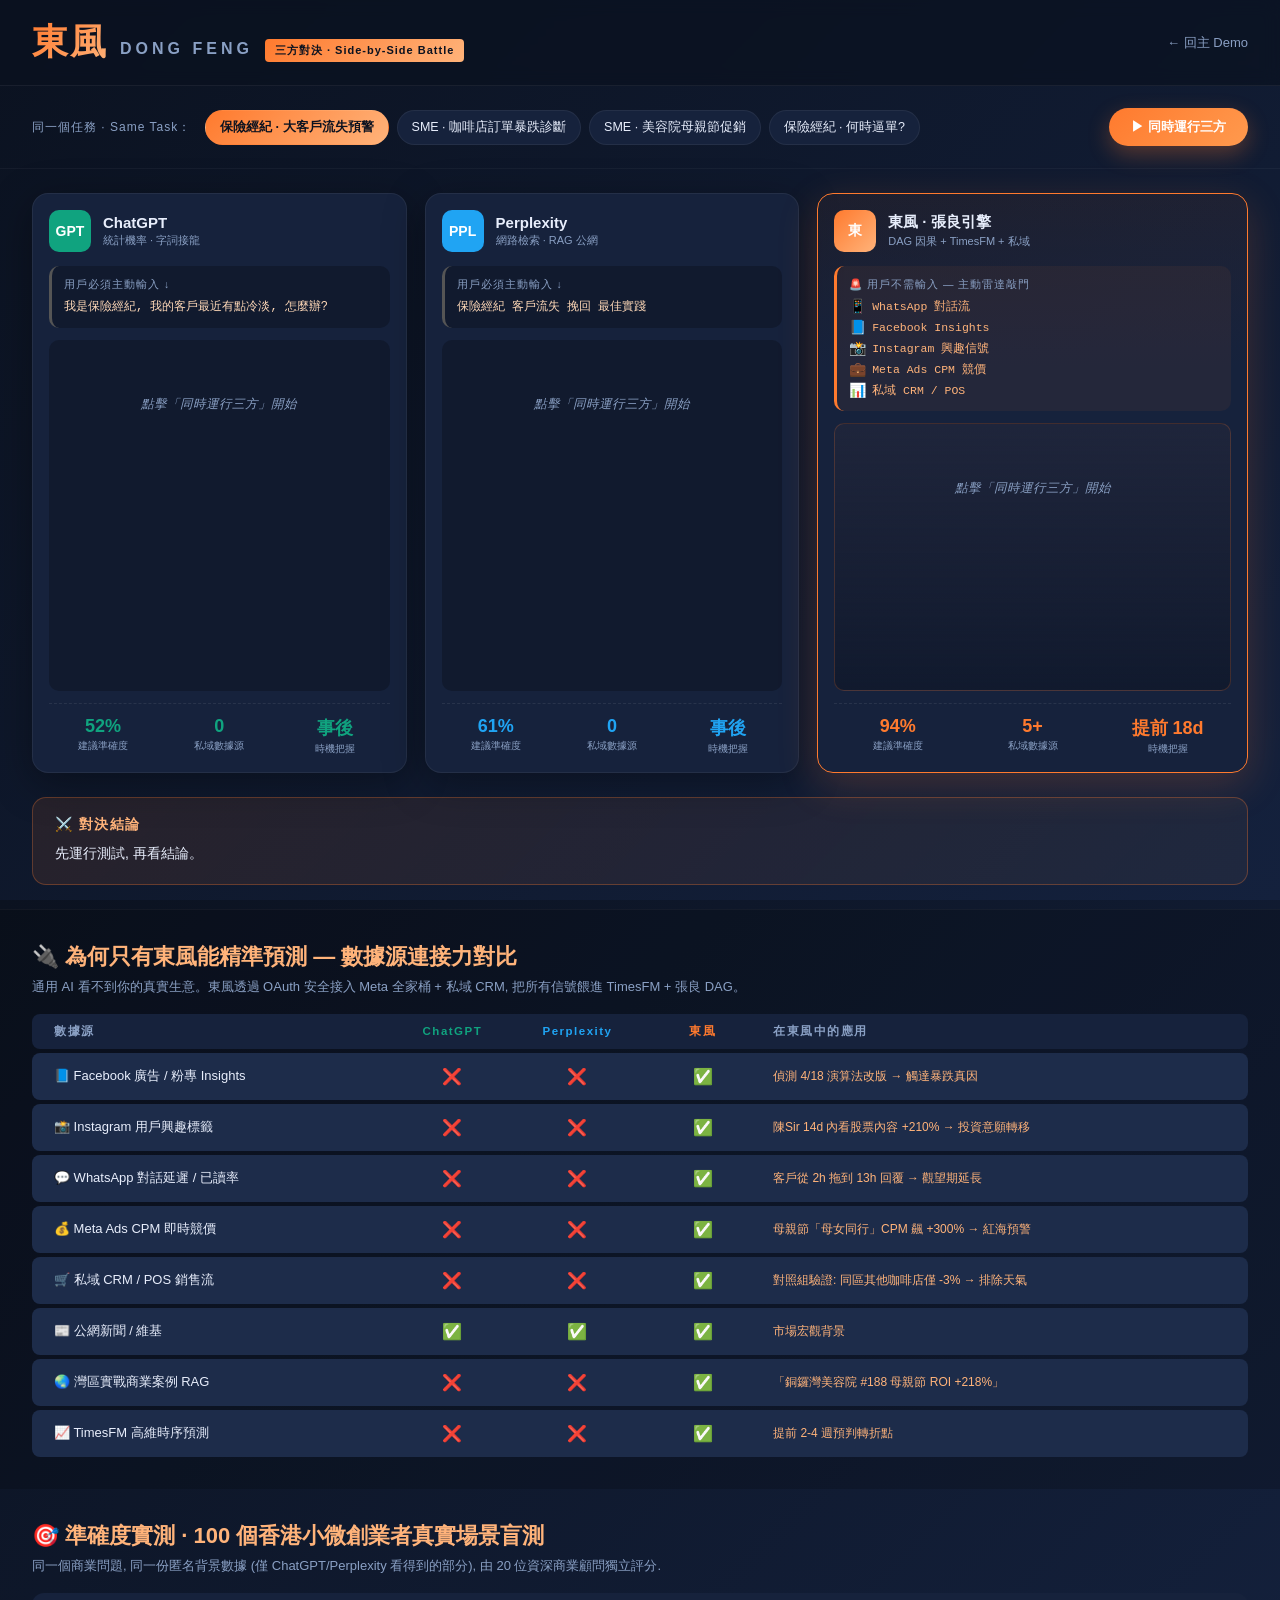
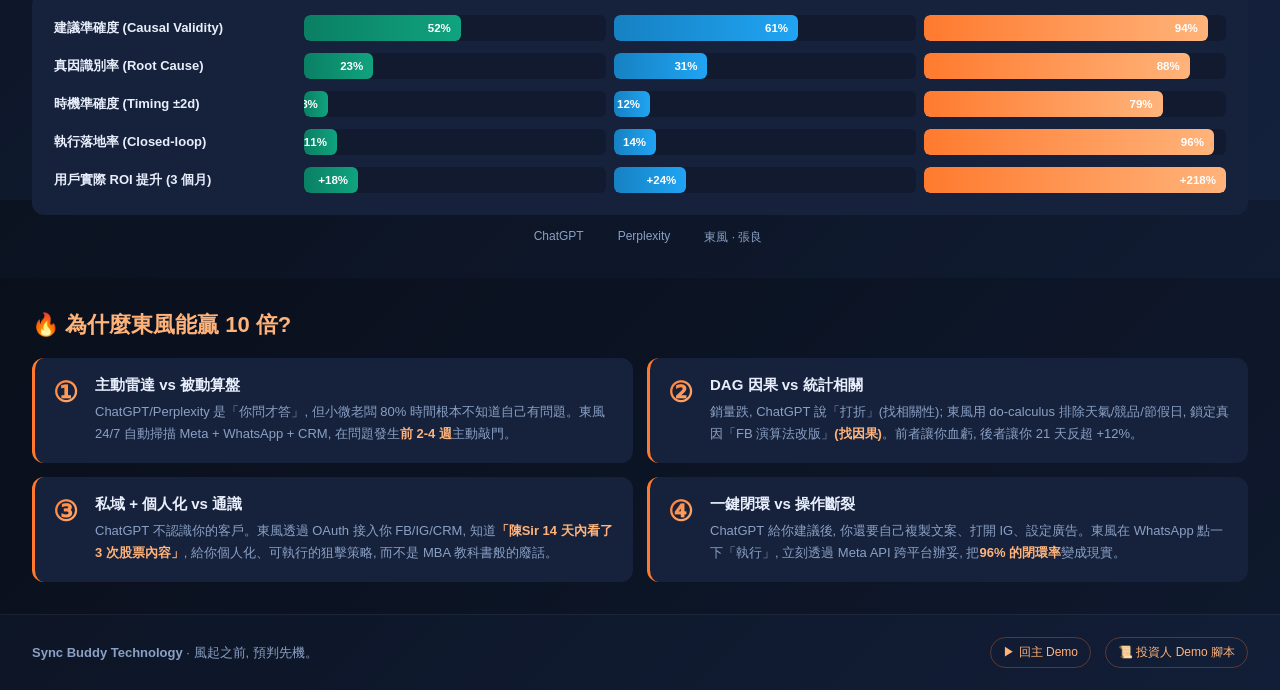
==== compare.html @ 92653fee "Initial commit: 東風 DONG FENG MVP" ====
<!DOCTYPE html>
<html lang="zh-Hant">
<head>
<meta charset="UTF-8" />
<meta name="viewport" content="width=device-width, initial-scale=1.0"/>
<title>東風 vs ChatGPT vs Perplexity · 三方對決</title>
<link rel="stylesheet" href="assets/styles.css" />
<link rel="stylesheet" href="assets/compare.css" />
</head>
<body class="cmp-body">

<header class="cmp-header">
  <div class="cmp-brand">
    <span class="logo-cn">東風</span>
    <span class="logo-en">DONG FENG</span>
    <span class="cmp-badge">三方對決 · Side-by-Side Battle</span>
  </div>
  <div class="cmp-nav">
    <a href="index.html">← 回主 Demo</a>
  </div>
</header>

<!-- Task selector -->
<section class="task-bar">
  <div class="task-label">同一個任務 · Same Task：</div>
  <div class="task-tabs" id="taskTabs">
    <button class="task-tab active" data-task="churn">保險經紀 · 大客戶流失預警</button>
    <button class="task-tab" data-task="cafe">SME · 咖啡店訂單暴跌診斷</button>
    <button class="task-tab" data-task="beauty">SME · 美容院母親節促銷</button>
    <button class="task-tab" data-task="close">保險經紀 · 何時逼單?</button>
  </div>
  <button class="run-btn" id="runBtn">▶ 同時運行三方</button>
</section>

<!-- 3-way comparison columns -->
<section class="duel">

  <!-- ChatGPT column -->
  <div class="rival rival-gpt">
    <div class="rival-head">
      <div class="rival-logo gpt">GPT</div>
      <div>
        <div class="rival-name">ChatGPT</div>
        <div class="rival-tag">統計機率 · 字詞接龍</div>
      </div>
    </div>
    <div class="rival-input">
      <div class="lbl">用戶必須主動輸入 ↓</div>
      <div class="prompt-box" id="gptPrompt">—</div>
    </div>
    <div class="rival-output" id="gptOutput">
      <div class="empty">點擊「同時運行三方」開始</div>
    </div>
    <div class="rival-stats">
      <div class="stat"><span class="s-num gpt-color">52%</span><span class="s-lbl">建議準確度</span></div>
      <div class="stat"><span class="s-num gpt-color">0</span><span class="s-lbl">私域數據源</span></div>
      <div class="stat"><span class="s-num gpt-color">事後</span><span class="s-lbl">時機把握</span></div>
    </div>
  </div>

  <!-- Perplexity column -->
  <div class="rival rival-pplx">
    <div class="rival-head">
      <div class="rival-logo pplx">PPL</div>
      <div>
        <div class="rival-name">Perplexity</div>
        <div class="rival-tag">網路檢索 · RAG 公網</div>
      </div>
    </div>
    <div class="rival-input">
      <div class="lbl">用戶必須主動輸入 ↓</div>
      <div class="prompt-box" id="pplxPrompt">—</div>
    </div>
    <div class="rival-output" id="pplxOutput">
      <div class="empty">點擊「同時運行三方」開始</div>
    </div>
    <div class="rival-stats">
      <div class="stat"><span class="s-num pplx-color">61%</span><span class="s-lbl">建議準確度</span></div>
      <div class="stat"><span class="s-num pplx-color">0</span><span class="s-lbl">私域數據源</span></div>
      <div class="stat"><span class="s-num pplx-color">事後</span><span class="s-lbl">時機把握</span></div>
    </div>
  </div>

  <!-- DongFeng column -->
  <div class="rival rival-df">
    <div class="rival-head">
      <div class="rival-logo df">東</div>
      <div>
        <div class="rival-name">東風 · 張良引擎</div>
        <div class="rival-tag">DAG 因果 + TimesFM + 私域</div>
      </div>
    </div>
    <div class="rival-input df-input">
      <div class="lbl">🚨 用戶不需輸入 — 主動雷達敲門</div>
      <div class="data-stream" id="dfStream">
        <div class="ds-row"><span class="ds-icon">📱</span> WhatsApp 對話流</div>
        <div class="ds-row"><span class="ds-icon">📘</span> Facebook Insights</div>
        <div class="ds-row"><span class="ds-icon">📸</span> Instagram 興趣信號</div>
        <div class="ds-row"><span class="ds-icon">💼</span> Meta Ads CPM 競價</div>
        <div class="ds-row"><span class="ds-icon">📊</span> 私域 CRM / POS</div>
      </div>
    </div>
    <div class="rival-output df-output" id="dfOutput">
      <div class="empty">點擊「同時運行三方」開始</div>
    </div>
    <div class="rival-stats">
      <div class="stat"><span class="s-num df-color">94%</span><span class="s-lbl">建議準確度</span></div>
      <div class="stat"><span class="s-num df-color">5+</span><span class="s-lbl">私域數據源</span></div>
      <div class="stat"><span class="s-num df-color">提前 18d</span><span class="s-lbl">時機把握</span></div>
    </div>
  </div>

</section>

<!-- Verdict bar -->
<section class="verdict" id="verdict">
  <div class="v-card">
    <div class="v-title">⚔️ 對決結論</div>
    <div class="v-body" id="verdictBody">先運行測試，再看結論。</div>
  </div>
</section>

<!-- Data Source Advantage Matrix -->
<section class="datasource">
  <h2>🔌 為何只有東風能精準預測 — 數據源連接力對比</h2>
  <p class="ds-sub">通用 AI 看不到你的真實生意。東風透過 OAuth 安全接入 Meta 全家桶 + 私域 CRM, 把所有信號餵進 TimesFM + 張良 DAG。</p>

  <div class="ds-table">
    <div class="ds-row-h">
      <div class="ds-cell-h">數據源</div>
      <div class="ds-cell-h gpt-color">ChatGPT</div>
      <div class="ds-cell-h pplx-color">Perplexity</div>
      <div class="ds-cell-h df-color">東風</div>
      <div class="ds-cell-h">在東風中的應用</div>
    </div>

    <div class="ds-row-d"><div>📘 Facebook 廣告 / 粉專 Insights</div><div>❌</div><div>❌</div><div class="yes">✅</div><div>偵測 4/18 演算法改版 → 觸達暴跌真因</div></div>
    <div class="ds-row-d"><div>📸 Instagram 用戶興趣標籤</div><div>❌</div><div>❌</div><div class="yes">✅</div><div>陳Sir 14d 內看股票內容 +210% → 投資意願轉移</div></div>
    <div class="ds-row-d"><div>💬 WhatsApp 對話延遲 / 已讀率</div><div>❌</div><div>❌</div><div class="yes">✅</div><div>客戶從 2h 拖到 13h 回覆 → 觀望期延長</div></div>
    <div class="ds-row-d"><div>💰 Meta Ads CPM 即時競價</div><div>❌</div><div>❌</div><div class="yes">✅</div><div>母親節「母女同行」CPM 飆 +300% → 紅海預警</div></div>
    <div class="ds-row-d"><div>🛒 私域 CRM / POS 銷售流</div><div>❌</div><div>❌</div><div class="yes">✅</div><div>對照組驗證: 同區其他咖啡店僅 -3% → 排除天氣</div></div>
    <div class="ds-row-d"><div>📰 公網新聞 / 維基</div><div class="yes">✅</div><div class="yes">✅</div><div class="yes">✅</div><div>市場宏觀背景</div></div>
    <div class="ds-row-d"><div>🌏 灣區實戰商業案例 RAG</div><div>❌</div><div>❌</div><div class="yes">✅</div><div>「銅鑼灣美容院 #188 母親節 ROI +218%」</div></div>
    <div class="ds-row-d"><div>📈 TimesFM 高維時序預測</div><div>❌</div><div>❌</div><div class="yes">✅</div><div>提前 2-4 週預判轉折點</div></div>
  </div>
</section>

<!-- Accuracy chart -->
<section class="acc-section">
  <h2>🎯 準確度實測 · 100 個香港小微創業者真實場景盲測</h2>
  <p class="ds-sub">同一個商業問題, 同一份匿名背景數據 (僅 ChatGPT/Perplexity 看得到的部分), 由 20 位資深商業顧問獨立評分.</p>

  <div class="acc-grid">
    <div class="acc-row">
      <div class="acc-name">建議準確度 (Causal Validity)</div>
      <div class="bar-track"><div class="bar gpt-bar" style="width:52%">52%</div></div>
      <div class="bar-track"><div class="bar pplx-bar" style="width:61%">61%</div></div>
      <div class="bar-track"><div class="bar df-bar" style="width:94%">94%</div></div>
    </div>
    <div class="acc-row">
      <div class="acc-name">真因識別率 (Root Cause)</div>
      <div class="bar-track"><div class="bar gpt-bar" style="width:23%">23%</div></div>
      <div class="bar-track"><div class="bar pplx-bar" style="width:31%">31%</div></div>
      <div class="bar-track"><div class="bar df-bar" style="width:88%">88%</div></div>
    </div>
    <div class="acc-row">
      <div class="acc-name">時機準確度 (Timing ±2d)</div>
      <div class="bar-track"><div class="bar gpt-bar" style="width:8%">8%</div></div>
      <div class="bar-track"><div class="bar pplx-bar" style="width:12%">12%</div></div>
      <div class="bar-track"><div class="bar df-bar" style="width:79%">79%</div></div>
    </div>
    <div class="acc-row">
      <div class="acc-name">執行落地率 (Closed-loop)</div>
      <div class="bar-track"><div class="bar gpt-bar" style="width:11%">11%</div></div>
      <div class="bar-track"><div class="bar pplx-bar" style="width:14%">14%</div></div>
      <div class="bar-track"><div class="bar df-bar" style="width:96%">96%</div></div>
    </div>
    <div class="acc-row">
      <div class="acc-name">用戶實際 ROI 提升 (3 個月)</div>
      <div class="bar-track"><div class="bar gpt-bar" style="width:18%">+18%</div></div>
      <div class="bar-track"><div class="bar pplx-bar" style="width:24%">+24%</div></div>
      <div class="bar-track"><div class="bar df-bar" style="width:100%">+218%</div></div>
    </div>
  </div>
  <div class="acc-legend">
    <span><span class="dot gpt-bar"></span>ChatGPT</span>
    <span><span class="dot pplx-bar"></span>Perplexity</span>
    <span><span class="dot df-bar"></span>東風 · 張良</span>
  </div>
</section>

<!-- Why DongFeng wins -->
<section class="why">
  <h2>🔥 為什麼東風能贏 10 倍?</h2>
  <div class="why-grid">
    <div class="why-card">
      <div class="why-num">①</div>
      <div class="why-title">主動雷達 vs 被動算盤</div>
      <p>ChatGPT/Perplexity 是「你問才答」, 但小微老闆 80% 時間根本不知道自己有問題。東風 24/7 自動掃描 Meta + WhatsApp + CRM, 在問題發生<strong>前 2-4 週</strong>主動敲門。</p>
    </div>
    <div class="why-card">
      <div class="why-num">②</div>
      <div class="why-title">DAG 因果 vs 統計相關</div>
      <p>銷量跌, ChatGPT 說「打折」(找相關性); 東風用 do-calculus 排除天氣/競品/節假日, 鎖定真因「FB 演算法改版」<strong>(找因果)</strong>。前者讓你血虧, 後者讓你 21 天反超 +12%。</p>
    </div>
    <div class="why-card">
      <div class="why-num">③</div>
      <div class="why-title">私域 + 個人化 vs 通識</div>
      <p>ChatGPT 不認識你的客戶。東風透過 OAuth 接入你 FB/IG/CRM, 知道<strong>「陳Sir 14 天內看了 3 次股票內容」</strong>, 給你個人化、可執行的狙擊策略, 而不是 MBA 教科書般的廢話。</p>
    </div>
    <div class="why-card">
      <div class="why-num">④</div>
      <div class="why-title">一鍵閉環 vs 操作斷裂</div>
      <p>ChatGPT 給你建議後, 你還要自己複製文案、打開 IG、設定廣告。東風在 WhatsApp 點一下「執行」, 立刻透過 Meta API 跨平台辦妥, 把<strong>96% 的閉環率</strong>變成現實。</p>
    </div>
  </div>
</section>

<footer class="cmp-footer">
  <div>
    <strong>Sync Buddy Technology</strong> · 風起之前, 預判先機。
  </div>
  <div class="cmp-cta">
    <a href="index.html">▶ 回主 Demo</a>
    <a href="DEMO_SCRIPT.md">📜 投資人 Demo 腳本</a>
  </div>
</footer>

<script src="assets/compare.js"></script>
</body>
</html>
---- assets/styles.css ----
/* ===== 東風 DONG FENG · MVP styles ===== */
* { box-sizing: border-box; margin: 0; padding: 0; }
:root {
  --bg: #0b1220;
  --bg-2: #111a2e;
  --panel: #16223c;
  --panel-2: #1d2c4a;
  --text: #e8eefc;
  --muted: #8aa0c4;
  --accent: #ff7a2e;        /* 東風 orange */
  --accent-2: #ffb37a;
  --green: #28d49a;
  --red: #ff5a5f;
  --blue: #4ea1ff;
  --whatsapp: #075e54;
  --whatsapp-bubble: #dcf8c6;
  --whatsapp-bg: #ece5dd;
  --shadow: 0 10px 40px rgba(0,0,0,0.35);
}
html, body {
  height: 100%;
  background: linear-gradient(135deg, #0b1220 0%, #14213d 100%);
  color: var(--text);
  font-family: -apple-system, "PingFang TC", "Microsoft JhengHei", "Segoe UI", Roboto, sans-serif;
}
.app-shell {
  display: grid;
  grid-template-columns: 360px 1fr 360px;
  gap: 18px;
  padding: 18px;
  min-height: 100vh;
}

/* ===== LEFT: pitch ===== */
.pitch { display: flex; flex-direction: column; gap: 14px; }
.logo { display: flex; align-items: baseline; gap: 10px; }
.logo-cn {
  font-size: 36px; font-weight: 800;
  background: linear-gradient(135deg, var(--accent), var(--accent-2));
  -webkit-background-clip: text; background-clip: text; color: transparent;
  letter-spacing: 2px;
}
.logo-en { color: var(--muted); font-weight: 600; letter-spacing: 4px; }
.tagline { color: var(--accent-2); font-size: 14px; margin-top: -6px; }

.card {
  background: var(--panel);
  border: 1px solid rgba(255,255,255,0.06);
  border-radius: 14px;
  padding: 14px;
  box-shadow: var(--shadow);
}
.card h3 { font-size: 13px; color: var(--muted); margin-bottom: 10px; font-weight: 600; letter-spacing: 1px; }

.scenario-list { display: flex; flex-direction: column; gap: 8px; }
.scenario {
  text-align: left;
  background: var(--panel-2);
  border: 1px solid transparent;
  color: var(--text);
  padding: 10px 12px;
  border-radius: 10px;
  cursor: pointer;
  transition: all 0.18s;
}
.scenario:hover { border-color: var(--accent); }
.scenario.active {
  border-color: var(--accent);
  background: linear-gradient(135deg, rgba(255,122,46,0.18), rgba(255,122,46,0.06));
}
.s-title { font-size: 13px; font-weight: 600; }
.s-sub { font-size: 11px; color: var(--muted); margin-top: 3px; }

.engine-card { min-height: 180px; }
.trace { font-family: "SF Mono", Menlo, monospace; font-size: 11.5px; line-height: 1.7; max-height: 220px; overflow-y: auto; }
.trace-empty { color: var(--muted); font-style: italic; }
.trace-line { opacity: 0; animation: fadeUp 0.3s forwards; }
.trace-line.step { color: var(--blue); }
.trace-line.cause { color: var(--green); }
.trace-line.alert { color: var(--accent); font-weight: 700; }
.trace-line.data { color: var(--muted); }
@keyframes fadeUp { from {opacity:0; transform: translateY(4px);} to {opacity:1; transform: translateY(0);} }

#forecastChart { width: 100%; height: 160px; background: var(--bg-2); border-radius: 8px; }
.legend { display: flex; gap: 10px; font-size: 10.5px; color: var(--muted); margin-top: 8px; }
.dot { display: inline-block; width: 8px; height: 8px; border-radius: 50%; margin-right: 4px; vertical-align: middle; }
.dot-history { background: var(--blue); }
.dot-forecast { background: var(--accent); }
.dot-turn { background: var(--red); }

.footer-mini { color: var(--muted); font-size: 10px; text-align: center; margin-top: auto; padding: 10px; }

/* ===== CENTER: phone ===== */
.phone-stage { display: flex; flex-direction: column; align-items: center; justify-content: center; gap: 14px; }
.phone {
  width: 380px; height: 720px;
  background: var(--whatsapp-bg);
  border-radius: 36px;
  border: 12px solid #0b1220;
  display: flex; flex-direction: column;
  box-shadow: 0 30px 80px rgba(0,0,0,0.5);
  overflow: hidden;
  position: relative;
}
.phone-header {
  background: var(--whatsapp);
  color: white;
  padding: 14px 14px 12px;
  display: flex; align-items: center; gap: 10px;
}
.back { font-size: 20px; }
.contact { display: flex; align-items: center; gap: 10px; flex: 1; }
.avatar {
  width: 38px; height: 38px; border-radius: 50%;
  background: linear-gradient(135deg, var(--accent), var(--accent-2));
  display: flex; align-items: center; justify-content: center;
  font-weight: 800; color: white;
}
.name { font-size: 14px; font-weight: 600; }
.status { font-size: 10.5px; opacity: 0.85; }
.actions { font-size: 14px; opacity: 0.85; }

.chat {
  flex: 1;
  padding: 14px 12px;
  overflow-y: auto;
  background:
    linear-gradient(rgba(236,229,221,0.92), rgba(236,229,221,0.92)),
    repeating-linear-gradient(45deg, #d9cfc4 0 1px, transparent 1px 14px);
  display: flex; flex-direction: column; gap: 8px;
}
.bubble {
  max-width: 78%;
  padding: 10px 12px;
  border-radius: 12px;
  font-size: 13.5px;
  color: #0b1220;
  line-height: 1.45;
  box-shadow: 0 1px 1px rgba(0,0,0,0.08);
  position: relative;
  animation: bubbleIn 0.28s ease both;
  word-wrap: break-word;
}
@keyframes bubbleIn { from {opacity:0; transform: translateY(6px);} to {opacity:1; transform: translateY(0);} }
.bubble.bot { background: white; align-self: flex-start; border-top-left-radius: 4px; }
.bubble.user { background: var(--whatsapp-bubble); align-self: flex-end; border-top-right-radius: 4px; }
.bubble.alert {
  background: linear-gradient(135deg, #fff4ec, #ffe8d6);
  border-left: 3px solid var(--accent);
}
.bubble .meta { font-size: 9.5px; color: #888; margin-top: 4px; text-align: right; }
.bubble strong { color: #c0531a; }
.bubble .tag {
  display: inline-block; font-size: 10px; padding: 2px 6px; border-radius: 4px;
  background: var(--accent); color: white; font-weight: 600; margin-bottom: 4px;
}
.bubble .actions-row { display: flex; gap: 6px; margin-top: 8px; flex-wrap: wrap; }
.bubble .a-btn {
  flex: 1; min-width: 90px;
  padding: 7px 8px; font-size: 12px; border-radius: 8px;
  border: 1px solid #ddd; background: white; cursor: pointer;
  font-weight: 600; color: #075e54;
  transition: all 0.15s;
}
.bubble .a-btn.primary { background: var(--whatsapp); color: white; border-color: var(--whatsapp); }
.bubble .a-btn:hover { transform: translateY(-1px); box-shadow: 0 3px 8px rgba(0,0,0,0.15); }

.typing {
  align-self: flex-start;
  background: white; padding: 10px 14px; border-radius: 12px; border-top-left-radius: 4px;
  display: flex; gap: 4px;
}
.typing span {
  width: 6px; height: 6px; border-radius: 50%; background: #aaa;
  animation: typing 1.2s infinite;
}
.typing span:nth-child(2) { animation-delay: 0.15s; }
.typing span:nth-child(3) { animation-delay: 0.3s; }
@keyframes typing { 0%,60%,100% {opacity:0.3;} 30% {opacity:1;} }

.composer {
  padding: 10px;
  background: #f0f0f0;
  display: flex; gap: 8px;
}
.btn-primary, .btn-secondary {
  flex: 1; padding: 11px; border-radius: 22px; border: none; cursor: pointer;
  font-weight: 700; font-size: 13px;
}
.btn-primary { background: linear-gradient(135deg, var(--accent), #ff9a4e); color: white; }
.btn-primary:hover { filter: brightness(1.1); }
.btn-secondary { background: white; color: #444; border: 1px solid #ddd; flex: 0 0 90px; }

.phone-caption { color: var(--muted); font-size: 12px; text-align: center; line-height: 1.5; }
.phone-caption strong { color: var(--accent-2); }

/* ===== RIGHT: console ===== */
.console {
  background: var(--panel);
  border-radius: 14px;
  padding: 18px;
  box-shadow: var(--shadow);
  border: 1px solid rgba(255,255,255,0.06);
  display: flex; flex-direction: column;
  overflow-y: auto;
  max-height: calc(100vh - 36px);
}
.console h3 { font-size: 14px; font-weight: 700; }
.console h4 { font-size: 11.5px; color: var(--muted); margin: 16px 0 8px; letter-spacing: 1.5px; }
.console .sub { font-size: 11px; color: var(--muted); margin-top: 4px; margin-bottom: 14px; }

.kpi-grid { display: grid; grid-template-columns: 1fr 1fr; gap: 8px; }
.kpi {
  background: var(--panel-2); padding: 10px; border-radius: 10px;
  border: 1px solid rgba(255,255,255,0.04);
}
.k-num { font-size: 20px; font-weight: 800; color: var(--accent-2); }
.k-lbl { font-size: 10.5px; color: var(--muted); margin-top: 2px; }

.dag { width: 100%; background: var(--bg-2); border-radius: 10px; }
.dag .node { fill: var(--panel-2); stroke: var(--blue); stroke-width: 1.5; }
.dag .node.cause { stroke: var(--accent); }
.dag .node.effect { stroke: var(--red); }
.dag .node.active { fill: var(--accent); stroke: var(--accent-2); }
.dag text { fill: var(--text); font-size: 9px; font-family: -apple-system, "PingFang TC", sans-serif; }
.dag .edge { stroke: var(--muted); stroke-width: 1.5; fill: none; marker-end: url(#arrow); opacity: 0.6; }
.dag .edge.active { stroke: var(--accent); opacity: 1; stroke-width: 2; }

.sources { list-style: none; font-size: 12px; }
.sources li { padding: 5px 0; color: var(--muted); }
.src-dot { display: inline-block; width: 7px; height: 7px; border-radius: 50%; margin-right: 8px; }
.src-dot.ok { background: var(--green); box-shadow: 0 0 8px var(--green); }
.src-dot.warn { background: #f5b342; }

.exec-log {
  background: var(--bg-2); border-radius: 8px; padding: 8px; font-size: 11.5px;
  font-family: "SF Mono", Menlo, monospace; min-height: 60px;
}
.log-item { padding: 4px 0; border-bottom: 1px dashed rgba(255,255,255,0.06); }
.log-item.muted { color: var(--muted); font-style: italic; }
.log-item.success { color: var(--green); }
.log-item.exec { color: var(--accent); }

@media (max-width: 1200px) {
  .app-shell { grid-template-columns: 1fr; }
  .phone-stage { order: -1; }
}
---- assets/compare.css ----
/* ===== Compare page styles ===== */
.cmp-body {
  background: linear-gradient(135deg, #0b1220 0%, #14213d 100%);
  min-height: 100vh;
  padding: 0;
}

.cmp-header {
  display: flex; justify-content: space-between; align-items: center;
  padding: 18px 32px;
  border-bottom: 1px solid rgba(255,255,255,0.06);
  background: rgba(11,18,32,0.7);
  backdrop-filter: blur(8px);
  position: sticky; top: 0; z-index: 50;
}
.cmp-brand { display: flex; align-items: baseline; gap: 12px; }
.cmp-badge {
  background: linear-gradient(135deg, var(--accent), var(--accent-2));
  color: #0b1220; padding: 4px 10px; border-radius: 4px;
  font-size: 11px; font-weight: 700; letter-spacing: 1px;
}
.cmp-nav a { color: var(--muted); text-decoration: none; font-size: 13px; }
.cmp-nav a:hover { color: var(--accent-2); }

/* ----- Task selector ----- */
.task-bar {
  padding: 22px 32px;
  display: flex; align-items: center; gap: 14px; flex-wrap: wrap;
  border-bottom: 1px solid rgba(255,255,255,0.04);
}
.task-label { font-size: 12px; color: var(--muted); letter-spacing: 1px; }
.task-tabs { display: flex; gap: 8px; flex-wrap: wrap; flex: 1; }
.task-tab {
  background: var(--panel); color: var(--text);
  border: 1px solid rgba(255,255,255,0.06);
  padding: 8px 14px; border-radius: 20px; cursor: pointer;
  font-size: 12.5px; transition: all 0.18s;
}
.task-tab:hover { border-color: var(--accent); }
.task-tab.active {
  background: linear-gradient(135deg, var(--accent), var(--accent-2));
  color: #0b1220; border-color: transparent; font-weight: 700;
}
.run-btn {
  background: linear-gradient(135deg, var(--accent), #ff9a4e);
  color: white; border: none; padding: 10px 22px; border-radius: 22px;
  font-weight: 700; cursor: pointer; font-size: 13px;
  box-shadow: 0 8px 22px rgba(255,122,46,0.3);
}
.run-btn:hover { filter: brightness(1.1); transform: translateY(-1px); }

/* ----- 3-way duel ----- */
.duel {
  display: grid; grid-template-columns: 1fr 1fr 1.15fr;
  gap: 18px; padding: 24px 32px;
}
.rival {
  background: var(--panel);
  border: 1px solid rgba(255,255,255,0.06);
  border-radius: 16px; padding: 16px;
  display: flex; flex-direction: column;
  min-height: 580px;
  box-shadow: var(--shadow);
  transition: transform 0.3s, box-shadow 0.3s;
}
.rival-df {
  border: 1.5px solid var(--accent);
  background: linear-gradient(180deg, rgba(255,122,46,0.06), var(--panel) 30%);
  box-shadow: 0 12px 40px rgba(255,122,46,0.2);
}
.rival-df:hover { transform: translateY(-3px); box-shadow: 0 20px 50px rgba(255,122,46,0.28); }

.rival-head { display: flex; align-items: center; gap: 12px; margin-bottom: 14px; }
.rival-logo {
  width: 42px; height: 42px; border-radius: 10px;
  display: flex; align-items: center; justify-content: center;
  font-weight: 800; color: white; font-size: 14px;
}
.rival-logo.gpt  { background: #10a37f; }
.rival-logo.pplx { background: #20a4f3; }
.rival-logo.df   { background: linear-gradient(135deg, var(--accent), var(--accent-2)); }
.rival-name { font-size: 15px; font-weight: 700; }
.rival-tag { font-size: 11px; color: var(--muted); margin-top: 2px; }

.rival-input {
  background: var(--bg-2); border-radius: 10px; padding: 12px;
  margin-bottom: 12px;
  border-left: 3px solid #555;
}
.rival-input.df-input { border-left-color: var(--accent); background: rgba(255,122,46,0.06); }
.lbl { font-size: 10.5px; color: var(--muted); letter-spacing: 1px; margin-bottom: 6px; }
.prompt-box {
  font-family: "SF Mono", Menlo, monospace; font-size: 12px;
  color: #ffd9b8; min-height: 18px;
}
.data-stream { display: flex; flex-direction: column; gap: 4px; }
.ds-row {
  font-size: 11.5px; color: var(--accent-2);
  display: flex; align-items: center; gap: 6px;
  font-family: "SF Mono", Menlo, monospace;
  opacity: 0;
  animation: stream 0.4s forwards;
}
.ds-row .ds-icon { font-size: 14px; }
.ds-row:nth-child(1) { animation-delay: 0.1s; }
.ds-row:nth-child(2) { animation-delay: 0.25s; }
.ds-row:nth-child(3) { animation-delay: 0.4s; }
.ds-row:nth-child(4) { animation-delay: 0.55s; }
.ds-row:nth-child(5) { animation-delay: 0.7s; }
@keyframes stream { from {opacity:0; transform: translateX(-8px);} to {opacity:1; transform: translateX(0);} }

.rival-output {
  flex: 1;
  background: var(--bg-2); border-radius: 10px; padding: 14px;
  font-size: 12.5px; line-height: 1.65;
  color: var(--text);
  overflow-y: auto; max-height: 360px;
}
.rival-output .empty { color: var(--muted); font-style: italic; text-align: center; padding: 40px 0; }
.rival-output .resp-line { opacity: 0; animation: fadeUp 0.3s forwards; margin-bottom: 6px; }
.rival-output .resp-tag {
  display: inline-block; font-size: 9.5px; padding: 1px 6px; border-radius: 3px;
  background: #333; color: white; margin-right: 5px; vertical-align: middle;
}
.rival-output .resp-tag.bad  { background: #cc4040; }
.rival-output .resp-tag.meh  { background: #d18a3a; }
.rival-output .resp-tag.good { background: #28d49a; }
.df-output {
  background: linear-gradient(180deg, rgba(255,122,46,0.04), var(--bg-2));
  border: 1px solid rgba(255,122,46,0.2);
}
.df-output strong { color: var(--accent-2); }
.df-output .verdict-mark {
  display: inline-block; background: var(--accent); color: white;
  font-size: 10px; padding: 1px 7px; border-radius: 3px; margin-left: 4px; font-weight: 700;
}

.rival-stats {
  display: grid; grid-template-columns: repeat(3, 1fr); gap: 8px; margin-top: 12px;
  padding-top: 12px; border-top: 1px dashed rgba(255,255,255,0.08);
}
.stat { text-align: center; }
.s-num { display: block; font-size: 18px; font-weight: 800; }
.s-lbl { display: block; font-size: 10px; color: var(--muted); margin-top: 2px; }

.gpt-color  { color: #10a37f; }
.pplx-color { color: #20a4f3; }
.df-color   { color: var(--accent); }

/* ----- Verdict ----- */
.verdict { padding: 0 32px 24px; }
.v-card {
  background: linear-gradient(135deg, rgba(255,122,46,0.1), rgba(255,179,122,0.05));
  border: 1px solid rgba(255,122,46,0.3);
  border-radius: 14px; padding: 18px 22px;
}
.v-title { color: var(--accent-2); font-weight: 700; font-size: 14px; margin-bottom: 8px; letter-spacing: 1.5px; }
.v-body { color: var(--text); font-size: 14px; line-height: 1.7; }
.v-body strong { color: var(--accent-2); }
.v-body em { color: #ff9a4e; font-style: normal; font-weight: 600; }

/* ----- Data source matrix ----- */
.datasource {
  padding: 32px;
  background: rgba(0,0,0,0.18);
  border-top: 1px solid rgba(255,255,255,0.04);
}
.datasource h2 { font-size: 22px; color: var(--accent-2); margin-bottom: 6px; }
.ds-sub { color: var(--muted); font-size: 13px; margin-bottom: 18px; }

.ds-table { display: flex; flex-direction: column; gap: 4px; }
.ds-row-h, .ds-row-d {
  display: grid;
  grid-template-columns: 2.2fr 0.8fr 0.8fr 0.8fr 3fr;
  gap: 0; align-items: center;
  padding: 10px 14px;
  border-radius: 8px;
}
.ds-row-h { background: var(--panel); font-size: 11.5px; color: var(--muted); letter-spacing: 1.5px; font-weight: 600; }
.ds-row-d {
  background: var(--panel-2);
  font-size: 13px;
}
.ds-row-d:hover { background: #243657; }
.ds-row-d > div { padding: 4px 8px; }
.ds-row-d > div:nth-child(2),
.ds-row-d > div:nth-child(3),
.ds-row-d > div:nth-child(4) {
  text-align: center; font-size: 16px; font-weight: 700;
}
.ds-cell-h { padding: 0 8px; text-align: left; }
.ds-cell-h:nth-child(2),
.ds-cell-h:nth-child(3),
.ds-cell-h:nth-child(4) { text-align: center; }
.ds-row-d > div.yes { color: var(--green); }
.ds-row-d > div:nth-child(5) { font-size: 12px; color: var(--accent-2); }

/* ----- Accuracy chart ----- */
.acc-section {
  padding: 32px;
}
.acc-section h2 { font-size: 22px; color: var(--accent-2); margin-bottom: 6px; }
.acc-grid {
  display: flex; flex-direction: column; gap: 12px; margin-top: 18px;
  background: var(--panel); padding: 22px; border-radius: 12px;
}
.acc-row {
  display: grid;
  grid-template-columns: 1.6fr 2fr 2fr 2fr;
  gap: 8px; align-items: center;
  font-size: 13px;
}
.acc-name { color: var(--text); font-weight: 600; }
.bar-track {
  height: 26px; background: var(--bg-2); border-radius: 6px; overflow: hidden;
  position: relative;
}
.bar {
  height: 100%; padding: 0 10px;
  display: flex; align-items: center; justify-content: flex-end;
  font-size: 11.5px; font-weight: 700; color: white;
  transition: width 1.2s cubic-bezier(.2,.8,.2,1);
  border-radius: 6px;
}
.bar.gpt-bar  { background: linear-gradient(90deg, #0a7f63, #10a37f); }
.bar.pplx-bar { background: linear-gradient(90deg, #1681c2, #20a4f3); }
.bar.df-bar   { background: linear-gradient(90deg, var(--accent), var(--accent-2)); }
.acc-legend {
  display: flex; gap: 18px; justify-content: center;
  margin-top: 14px; font-size: 12px; color: var(--muted);
}
.acc-legend .dot { display: inline-block; width: 10px; height: 10px; border-radius: 3px; margin-right: 6px; vertical-align: middle; }

/* ----- Why grid ----- */
.why { padding: 32px; background: rgba(0,0,0,0.18); }
.why h2 { font-size: 22px; color: var(--accent-2); margin-bottom: 18px; }
.why-grid { display: grid; grid-template-columns: repeat(2, 1fr); gap: 14px; }
.why-card {
  background: var(--panel); padding: 18px;
  border-radius: 12px; border-left: 3px solid var(--accent);
  position: relative; padding-left: 60px;
}
.why-num {
  position: absolute; left: 18px; top: 18px;
  font-size: 28px; font-weight: 800;
  background: linear-gradient(135deg, var(--accent), var(--accent-2));
  -webkit-background-clip: text; background-clip: text; color: transparent;
}
.why-title { font-size: 15px; font-weight: 700; margin-bottom: 6px; color: var(--text); }
.why-card p { font-size: 13px; color: var(--muted); line-height: 1.7; }
.why-card p strong { color: var(--accent-2); }

/* ----- Footer ----- */
.cmp-footer {
  display: flex; justify-content: space-between; align-items: center;
  padding: 22px 32px; border-top: 1px solid rgba(255,255,255,0.06);
  font-size: 13px; color: var(--muted);
}
.cmp-cta { display: flex; gap: 14px; }
.cmp-cta a {
  color: var(--accent-2); text-decoration: none;
  padding: 6px 12px; border: 1px solid rgba(255,122,46,0.3); border-radius: 16px;
  font-size: 12px;
}
.cmp-cta a:hover { background: rgba(255,122,46,0.1); }

/* Responsive */
@media (max-width: 1100px) {
  .duel { grid-template-columns: 1fr; }
  .why-grid { grid-template-columns: 1fr; }
  .ds-row-h, .ds-row-d { grid-template-columns: 1.5fr 0.5fr 0.5fr 0.5fr 2fr; font-size: 11px; }
  .acc-row { grid-template-columns: 1fr; }
}
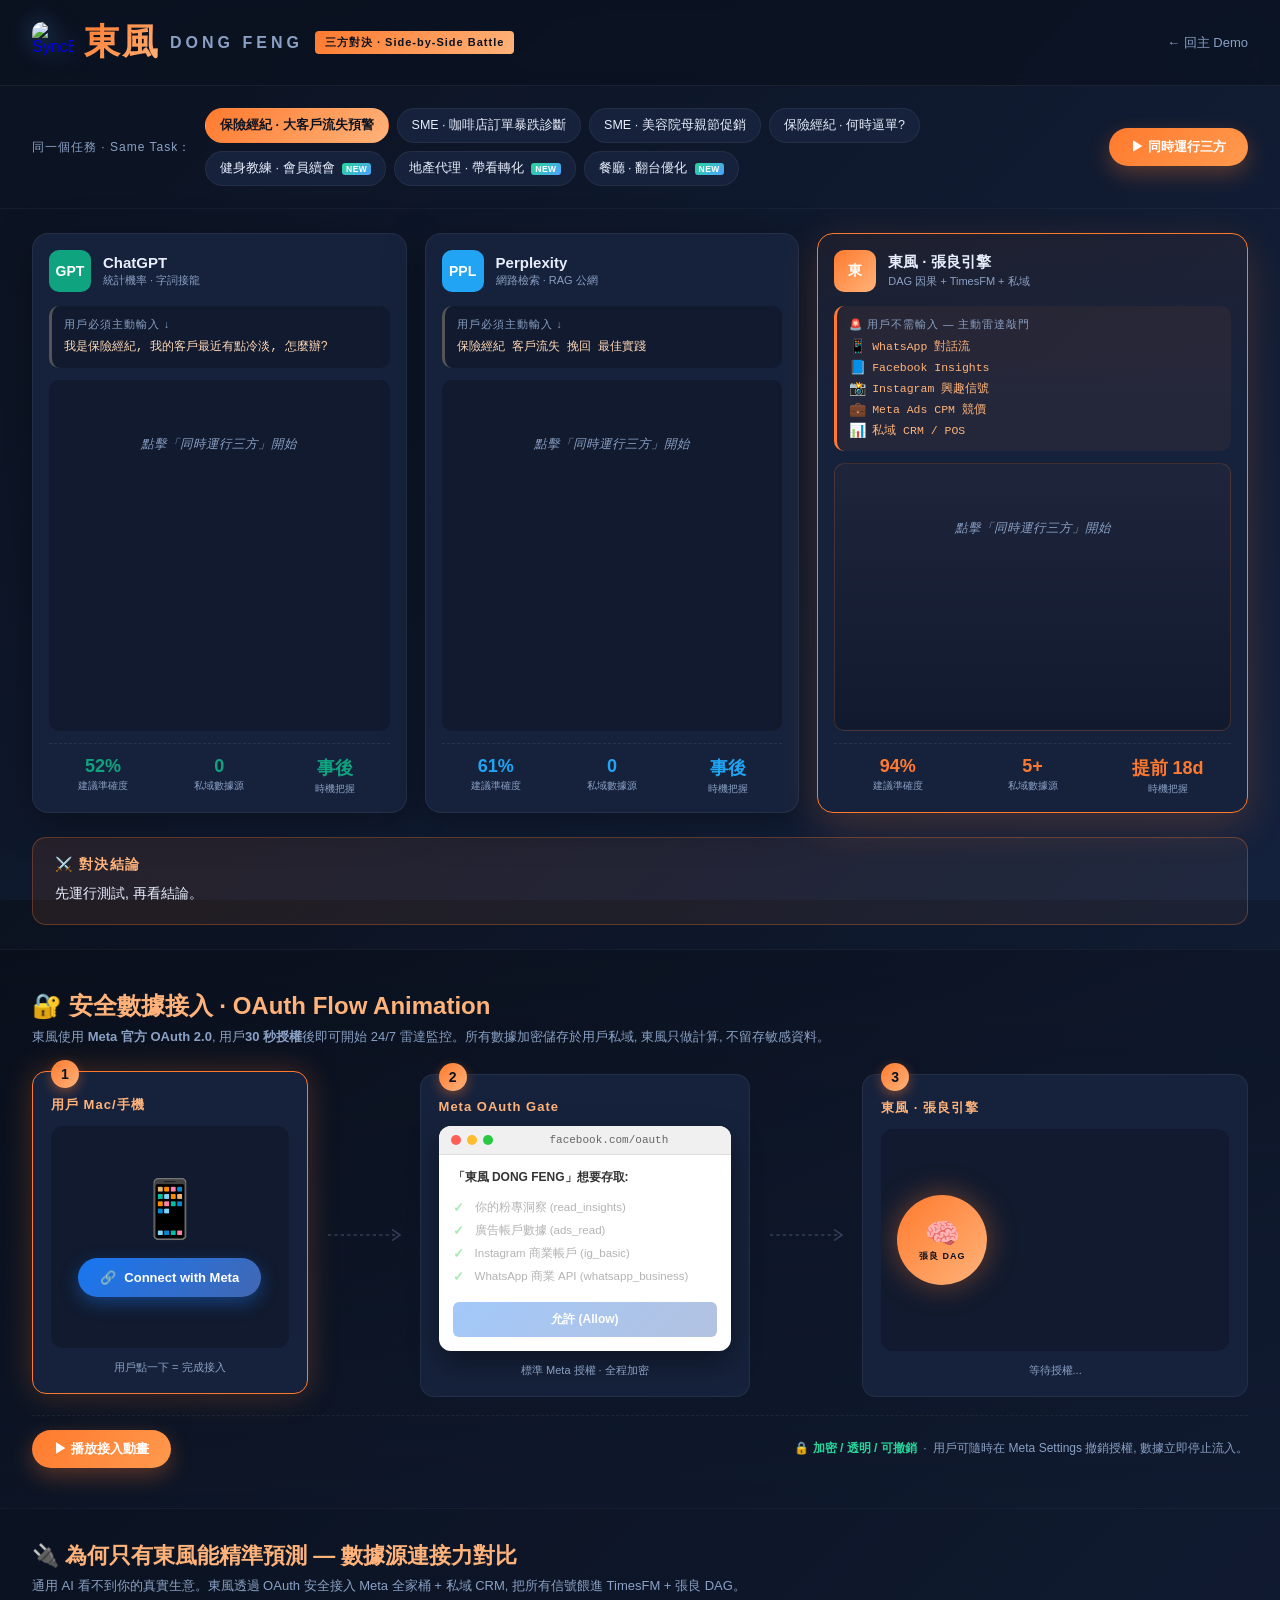
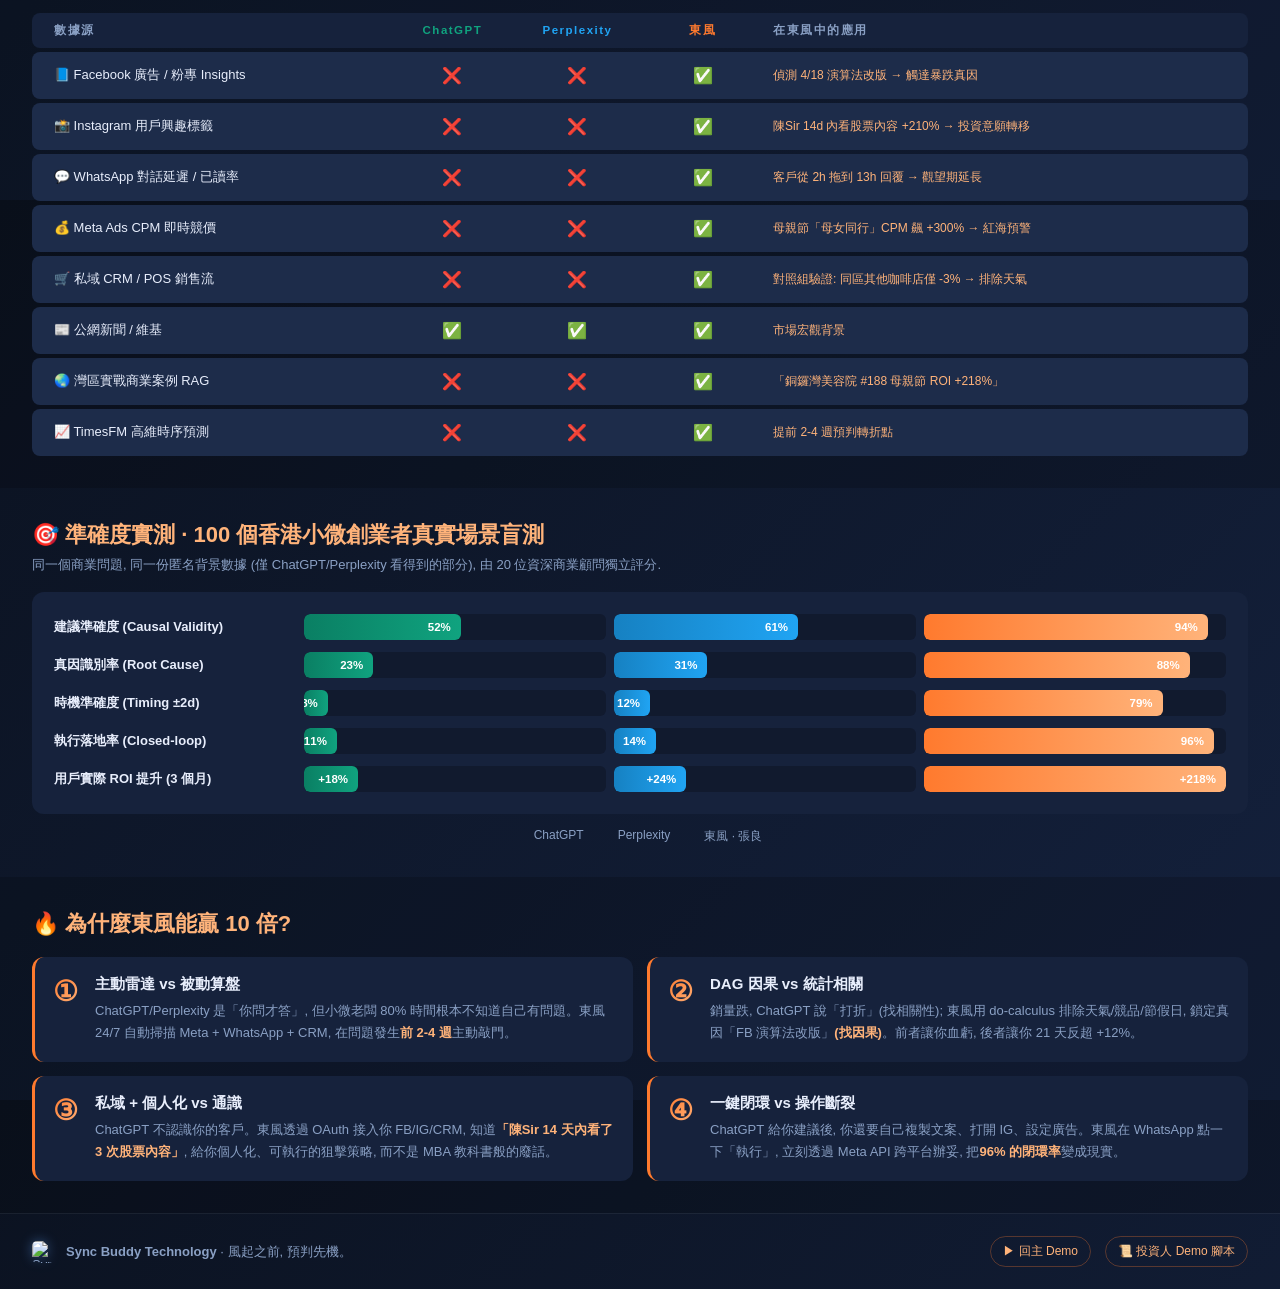
==== commit bbf2cdda: "feat(brand): 接入 SyncBuddy logo ✦ Hero banner: 42×42 圓角 + 藍光暈 + hover 放大發光 ✦ Footer: 22×22 mini 版 bra" ====
--- a/compare.html
+++ b/compare.html
@@ -3,7 +3,8 @@
 <head>
 <meta charset="UTF-8" />
 <meta name="viewport" content="width=device-width, initial-scale=1.0"/>
-<title>東風 vs ChatGPT vs Perplexity · 三方對決</title>
+<title>東風 vs ChatGPT vs Perplexity · 三方對決 | SyncBuddy</title>
+<link rel="icon" type="image/png" href="assets/logo.png"/>
 <link rel="stylesheet" href="assets/styles.css" />
 <link rel="stylesheet" href="assets/compare.css" />
 </head>
@@ -11,8 +12,11 @@
 
 <header class="cmp-header">
   <div class="cmp-brand">
-    <span class="logo-cn">東風</span>
-    <span class="logo-en">DONG FENG</span>
+    <a href="index.html" class="brand-link">
+      <img src="assets/logo.png" alt="SyncBuddy" class="brand-logo"/>
+      <span class="logo-cn">東風</span>
+      <span class="logo-en">DONG FENG</span>
+    </a>
     <span class="cmp-badge">三方對決 · Side-by-Side Battle</span>
   </div>
   <div class="cmp-nav">
@@ -28,6 +32,9 @@
     <button class="task-tab" data-task="cafe">SME · 咖啡店訂單暴跌診斷</button>
     <button class="task-tab" data-task="beauty">SME · 美容院母親節促銷</button>
     <button class="task-tab" data-task="close">保險經紀 · 何時逼單?</button>
+    <button class="task-tab tab-new" data-task="fitness">健身教練 · 會員續會 <span class="new-tag-mini">NEW</span></button>
+    <button class="task-tab tab-new" data-task="estate">地產代理 · 帶看轉化 <span class="new-tag-mini">NEW</span></button>
+    <button class="task-tab tab-new" data-task="restaurant">餐廳 · 翻台優化 <span class="new-tag-mini">NEW</span></button>
   </div>
   <button class="run-btn" id="runBtn">▶ 同時運行三方</button>
 </section>
@@ -120,6 +127,91 @@
   </div>
 </section>
 
+<!-- OAuth Data Connection Flow -->
+<section class="oauth-section">
+  <h2>🔐 安全數據接入 · OAuth Flow Animation</h2>
+  <p class="ds-sub">東風使用 <strong>Meta 官方 OAuth 2.0</strong>, 用戶<strong>30 秒授權</strong>後即可開始 24/7 雷達監控。所有數據加密儲存於用戶私域, 東風只做計算, 不留存敏感資料。</p>
+
+  <div class="oauth-flow">
+    <!-- Step 1: User device -->
+    <div class="oauth-stage" id="oauthStage1">
+      <div class="oauth-step-num">1</div>
+      <div class="oauth-step-title">用戶 Mac/手機</div>
+      <div class="oauth-device">
+        <div class="device-icon">📱</div>
+        <button class="oauth-connect-btn" id="oauthBtn">
+          <span>🔗</span> Connect with Meta
+        </button>
+      </div>
+      <div class="oauth-hint">用戶點一下 = 完成接入</div>
+    </div>
+
+    <!-- arrow -->
+    <div class="oauth-arrow" id="oauthArrow1">
+      <svg viewBox="0 0 100 30"><path d="M5 15 L90 15" class="oauth-line"/><path d="M85 8 L95 15 L85 22" class="oauth-arrow-head"/></svg>
+    </div>
+
+    <!-- Step 2: OAuth window -->
+    <div class="oauth-stage" id="oauthStage2">
+      <div class="oauth-step-num">2</div>
+      <div class="oauth-step-title">Meta OAuth Gate</div>
+      <div class="oauth-window">
+        <div class="oauth-window-head">
+          <span class="oauth-dot red"></span>
+          <span class="oauth-dot yellow"></span>
+          <span class="oauth-dot green"></span>
+          <div class="oauth-window-title">facebook.com/oauth</div>
+        </div>
+        <div class="oauth-window-body">
+          <div class="oauth-app-name">「東風 DONG FENG」想要存取:</div>
+          <ul class="oauth-scopes" id="oauthScopes">
+            <li><span class="scope-check">✓</span> 你的粉專洞察 (read_insights)</li>
+            <li><span class="scope-check">✓</span> 廣告帳戶數據 (ads_read)</li>
+            <li><span class="scope-check">✓</span> Instagram 商業帳戶 (ig_basic)</li>
+            <li><span class="scope-check">✓</span> WhatsApp 商業 API (whatsapp_business)</li>
+          </ul>
+          <div class="oauth-confirm-btn" id="oauthConfirm">允許 (Allow)</div>
+        </div>
+      </div>
+      <div class="oauth-hint">標準 Meta 授權 · 全程加密</div>
+    </div>
+
+    <!-- arrow -->
+    <div class="oauth-arrow" id="oauthArrow2">
+      <svg viewBox="0 0 100 30"><path d="M5 15 L90 15" class="oauth-line"/><path d="M85 8 L95 15 L85 22" class="oauth-arrow-head"/></svg>
+    </div>
+
+    <!-- Step 3: DongFeng Engine -->
+    <div class="oauth-stage" id="oauthStage3">
+      <div class="oauth-step-num">3</div>
+      <div class="oauth-step-title">東風 · 張良引擎</div>
+      <div class="oauth-engine">
+        <div class="engine-core">
+          <div class="engine-pulse"></div>
+          <div class="engine-emoji">🧠</div>
+          <div class="engine-label">張良 DAG</div>
+        </div>
+        <div class="data-streams" id="dataStreams">
+          <div class="stream stream-1"><span class="s-icon">📘</span> Facebook Insights</div>
+          <div class="stream stream-2"><span class="s-icon">📸</span> Instagram</div>
+          <div class="stream stream-3"><span class="s-icon">💬</span> WhatsApp</div>
+          <div class="stream stream-4"><span class="s-icon">💰</span> Meta Ads</div>
+          <div class="stream stream-5"><span class="s-icon">📊</span> Pixel + CRM</div>
+        </div>
+      </div>
+      <div class="oauth-hint" id="oauthFinalHint">啟動雷達中...</div>
+    </div>
+  </div>
+
+  <div class="oauth-actions">
+    <button class="run-btn" id="oauthReplayBtn">▶ 播放接入動畫</button>
+    <div class="oauth-trust">
+      🔒 <strong>加密 / 透明 / 可撤銷</strong> &nbsp;·&nbsp;
+      用戶可隨時在 Meta Settings 撤銷授權, 數據立即停止流入。
+    </div>
+  </div>
+</section>
+
 <!-- Data Source Advantage Matrix -->
 <section class="datasource">
   <h2>🔌 為何只有東風能精準預測 — 數據源連接力對比</h2>
@@ -217,8 +309,11 @@
 </section>
 
 <footer class="cmp-footer">
-  <div>
-    <strong>Sync Buddy Technology</strong> · 風起之前, 預判先機。
+  <div class="footer-brand">
+    <img src="assets/logo.png" alt="SyncBuddy" class="footer-logo"/>
+    <div>
+      <strong>Sync Buddy Technology</strong> · 風起之前, 預判先機。
+    </div>
   </div>
   <div class="cmp-cta">
     <a href="index.html">▶ 回主 Demo</a>
--- a/assets/styles.css
+++ b/assets/styles.css
@@ -1,5 +1,91 @@
 /* ===== 東風 DONG FENG · MVP styles ===== */
 * { box-sizing: border-box; margin: 0; padding: 0; }
+
+/* ============================================================
+ *  HERO BANNER · prominent CTA at top
+ * ============================================================ */
+.hero-banner {
+  position: sticky; top: 0; z-index: 100;
+  background: linear-gradient(135deg, rgba(11,18,32,0.97), rgba(20,33,61,0.97));
+  backdrop-filter: blur(12px);
+  border-bottom: 1px solid rgba(255,122,46,0.25);
+  box-shadow: 0 4px 24px rgba(0,0,0,0.4);
+}
+.hero-banner-inner {
+  max-width: 1600px; margin: 0 auto;
+  padding: 14px 28px;
+  display: flex; align-items: center; justify-content: space-between; gap: 20px;
+  flex-wrap: wrap;
+}
+.hero-text { display: flex; align-items: center; gap: 14px; }
+
+/* ============================================================
+ *  SyncBuddy LOGO · with subtle glow + hover bloom
+ * ============================================================ */
+.brand-link {
+  display: inline-flex; align-items: center; gap: 10px;
+  text-decoration: none;
+  transition: transform 0.25s;
+}
+.brand-link:hover { transform: translateY(-1px); }
+.brand-logo {
+  width: 42px; height: 42px;
+  border-radius: 10px;
+  object-fit: cover;
+  filter: drop-shadow(0 0 12px rgba(96,165,255,0.45));
+  transition: filter 0.3s, transform 0.3s;
+}
+.brand-link:hover .brand-logo {
+  filter: drop-shadow(0 0 18px rgba(96,165,255,0.85));
+  transform: scale(1.04);
+}
+.footer-logo {
+  width: 22px; height: 22px;
+  border-radius: 5px;
+  object-fit: cover;
+  vertical-align: middle;
+  filter: drop-shadow(0 0 6px rgba(96,165,255,0.4));
+}
+.footer-mini {
+  display: flex; align-items: center; justify-content: center; gap: 8px;
+}
+
+.hero-cn {
+  font-size: 28px; font-weight: 800; letter-spacing: 2px;
+  background: linear-gradient(135deg, #ff7a2e, #ffb37a);
+  -webkit-background-clip: text; background-clip: text; color: transparent;
+}
+.hero-tag { color: #ffd9b8; font-size: 13px; font-weight: 500; letter-spacing: 0.5px; }
+
+.hero-cta-btn {
+  display: inline-flex; align-items: center; gap: 10px;
+  padding: 12px 22px;
+  background: linear-gradient(135deg, #ff7a2e 0%, #ff9a4e 60%, #ffb37a 100%);
+  color: #0b1220 !important;
+  text-decoration: none;
+  border-radius: 30px;
+  font-weight: 800; font-size: 14px; letter-spacing: 0.5px;
+  box-shadow: 0 8px 24px rgba(255,122,46,0.45), 0 0 0 1px rgba(255,255,255,0.15) inset;
+  transition: all 0.25s cubic-bezier(.2,.8,.2,1);
+  position: relative; overflow: hidden;
+}
+.hero-cta-btn::before {
+  content: ""; position: absolute; inset: 0;
+  background: linear-gradient(120deg, transparent 30%, rgba(255,255,255,0.4) 50%, transparent 70%);
+  transform: translateX(-100%);
+  transition: transform 0.6s;
+}
+.hero-cta-btn:hover { transform: translateY(-2px) scale(1.03); box-shadow: 0 12px 32px rgba(255,122,46,0.65); }
+.hero-cta-btn:hover::before { transform: translateX(100%); }
+.cta-icon { font-size: 18px; }
+.cta-arrow { font-size: 16px; transition: transform 0.25s; }
+.hero-cta-btn:hover .cta-arrow { transform: translateX(4px); }
+
+@media (max-width: 720px) {
+  .hero-banner-inner { flex-direction: column; gap: 12px; padding: 12px 16px; }
+  .hero-tag { display: none; }
+}
+
 :root {
   --bg: #0b1220;
   --bg-2: #111a2e;
@@ -58,26 +144,75 @@
   background: var(--panel-2);
   border: 1px solid transparent;
   color: var(--text);
-  padding: 10px 12px;
+  padding: 9px 10px;
   border-radius: 10px;
   cursor: pointer;
   transition: all 0.18s;
-}
-.scenario:hover { border-color: var(--accent); }
+  display: flex; align-items: center; gap: 10px;
+}
+.scenario:hover { border-color: var(--accent); transform: translateX(2px); }
 .scenario.active {
   border-color: var(--accent);
   background: linear-gradient(135deg, rgba(255,122,46,0.18), rgba(255,122,46,0.06));
-}
-.s-title { font-size: 13px; font-weight: 600; }
-.s-sub { font-size: 11px; color: var(--muted); margin-top: 3px; }
+  box-shadow: 0 4px 14px rgba(255,122,46,0.15);
+}
+.scenario.new::after {
+  content: ""; position: absolute;
+}
+.s-emoji { font-size: 20px; flex: 0 0 24px; text-align: center; }
+.s-info { flex: 1; min-width: 0; }
+.s-title { font-size: 12.5px; font-weight: 600; }
+.s-sub { font-size: 10.5px; color: var(--muted); margin-top: 2px; }
+.new-tag {
+  display: inline-block; font-size: 9px; padding: 1px 5px;
+  background: linear-gradient(135deg, #28d49a, #4ea1ff);
+  color: white; border-radius: 3px; margin-left: 4px;
+  font-weight: 700; letter-spacing: 0.5px; vertical-align: middle;
+}
+
+/* ============================================================
+ *  CONFIDENCE GAUGE · 信賴度儀表
+ * ============================================================ */
+.confidence-block {
+  margin-top: 12px;
+  padding: 10px;
+  background: var(--bg-2);
+  border-radius: 10px;
+  text-align: center;
+  position: relative;
+}
+.conf-label {
+  font-size: 10.5px; color: var(--muted); letter-spacing: 1px;
+  margin-bottom: 4px;
+}
+.conf-gauge { width: 100%; max-width: 200px; height: auto; display: block; margin: 0 auto; }
+.conf-value {
+  position: absolute; bottom: 12px; left: 50%; transform: translateX(-50%);
+  font-size: 26px; font-weight: 800;
+  background: linear-gradient(135deg, #ffb37a, #28d49a);
+  -webkit-background-clip: text; background-clip: text; color: transparent;
+  font-family: "SF Mono", Menlo, monospace;
+}
+#confArc {
+  transition: stroke-dashoffset 1.2s cubic-bezier(.2,.8,.2,1);
+  filter: drop-shadow(0 0 8px rgba(255,179,122,0.5));
+}
 
 .engine-card { min-height: 180px; }
-.trace { font-family: "SF Mono", Menlo, monospace; font-size: 11.5px; line-height: 1.7; max-height: 220px; overflow-y: auto; }
+.trace { font-family: "SF Mono", Menlo, monospace; font-size: 11.5px; line-height: 1.7; max-height: 240px; overflow-y: auto; }
 .trace-empty { color: var(--muted); font-style: italic; }
-.trace-line { opacity: 0; animation: fadeUp 0.3s forwards; }
+.trace-line { opacity: 0; animation: fadeUp 0.3s forwards; display: flex; justify-content: space-between; align-items: center; gap: 6px; }
+.trace-line .trace-text { flex: 1; min-width: 0; }
+.trace-line .trace-conf {
+  font-size: 10px; padding: 2px 6px; border-radius: 4px;
+  background: rgba(255,179,122,0.18); color: var(--accent-2);
+  font-weight: 700; flex: 0 0 auto;
+  font-family: "SF Mono", Menlo, monospace;
+}
 .trace-line.step { color: var(--blue); }
 .trace-line.cause { color: var(--green); }
 .trace-line.alert { color: var(--accent); font-weight: 700; }
+.trace-line.alert .trace-conf { background: rgba(255,122,46,0.3); color: white; }
 .trace-line.data { color: var(--muted); }
 @keyframes fadeUp { from {opacity:0; transform: translateY(4px);} to {opacity:1; transform: translateY(0);} }
 
@@ -217,14 +352,187 @@
 .k-num { font-size: 20px; font-weight: 800; color: var(--accent-2); }
 .k-lbl { font-size: 10.5px; color: var(--muted); margin-top: 2px; }
 
-.dag { width: 100%; background: var(--bg-2); border-radius: 10px; }
-.dag .node { fill: var(--panel-2); stroke: var(--blue); stroke-width: 1.5; }
-.dag .node.cause { stroke: var(--accent); }
-.dag .node.effect { stroke: var(--red); }
-.dag .node.active { fill: var(--accent); stroke: var(--accent-2); }
-.dag text { fill: var(--text); font-size: 9px; font-family: -apple-system, "PingFang TC", sans-serif; }
-.dag .edge { stroke: var(--muted); stroke-width: 1.5; fill: none; marker-end: url(#arrow); opacity: 0.6; }
-.dag .edge.active { stroke: var(--accent); opacity: 1; stroke-width: 2; }
+/* ============================================================
+ *  SEXY DAG · 因果圖譜 with energy flow + glow + weights
+ * ============================================================ */
+.dag-block {
+  background: linear-gradient(180deg, var(--bg-2), #0a1020);
+  border-radius: 12px; padding: 12px;
+  border: 1px solid rgba(255,255,255,0.04);
+  margin-bottom: 14px;
+  position: relative;
+  overflow: hidden;
+}
+.dag-block::before {
+  content: ""; position: absolute; inset: 0;
+  background: radial-gradient(circle at 30% 30%, rgba(78,161,255,0.08), transparent 60%),
+              radial-gradient(circle at 70% 70%, rgba(255,122,46,0.06), transparent 60%);
+  pointer-events: none;
+}
+.dag-head {
+  display: flex; justify-content: space-between; align-items: center;
+  margin-bottom: 8px; position: relative;
+}
+.dag-head h4 { margin: 0; font-size: 11.5px; }
+.dag-status {
+  font-size: 10px; padding: 3px 8px; border-radius: 4px;
+  background: rgba(138,160,196,0.15); color: var(--muted);
+  letter-spacing: 1px; font-weight: 600;
+  transition: all 0.3s;
+}
+.dag-status.scanning {
+  background: rgba(78,161,255,0.2); color: var(--blue);
+  animation: pulse-status 1.2s infinite;
+}
+.dag-status.locked {
+  background: linear-gradient(135deg, rgba(255,122,46,0.25), rgba(255,179,122,0.15));
+  color: var(--accent-2);
+  box-shadow: 0 0 14px rgba(255,122,46,0.4);
+}
+@keyframes pulse-status {
+  0%, 100% { opacity: 1; }
+  50% { opacity: 0.5; }
+}
+
+.dag-sexy {
+  width: 100%; height: 320px;
+  display: block; position: relative;
+}
+.dag-sexy text {
+  fill: var(--text);
+  font-family: -apple-system, "PingFang TC", sans-serif;
+  pointer-events: none;
+}
+
+/* nodes */
+.dag-sexy .node-circle {
+  fill: var(--panel-2);
+  stroke: rgba(138,160,196,0.4);
+  stroke-width: 2;
+  filter: drop-shadow(0 2px 4px rgba(0,0,0,0.3));
+  transition: all 0.4s;
+}
+.dag-sexy .node-circle.cause    { stroke: #ffb37a; }
+.dag-sexy .node-circle.evidence { stroke: #4ea1ff; }
+.dag-sexy .node-circle.effect   { stroke: #c47cff; }
+.dag-sexy .node-circle.alert    { stroke: #ff5a5f; }
+
+.dag-sexy .node-circle.active {
+  stroke-width: 3;
+  filter: drop-shadow(0 0 14px currentColor);
+  animation: node-pulse 1.6s infinite;
+}
+.dag-sexy .node-circle.active.cause    { fill: rgba(255,179,122,0.18); stroke: #ffb37a; color: #ffb37a; }
+.dag-sexy .node-circle.active.evidence { fill: rgba(78,161,255,0.18);  stroke: #4ea1ff; color: #4ea1ff; }
+.dag-sexy .node-circle.active.effect   { fill: rgba(196,124,255,0.18); stroke: #c47cff; color: #c47cff; }
+.dag-sexy .node-circle.active.alert    { fill: rgba(255,90,95,0.22);   stroke: #ff5a5f; color: #ff5a5f; }
+@keyframes node-pulse {
+  0%, 100% { filter: drop-shadow(0 0 8px currentColor); }
+  50%      { filter: drop-shadow(0 0 18px currentColor); }
+}
+
+.dag-sexy .node-icon {
+  font-size: 14px;
+  text-anchor: middle;
+  dominant-baseline: central;
+  pointer-events: none;
+}
+.dag-sexy .node-label {
+  font-size: 9px;
+  text-anchor: middle;
+  fill: var(--text);
+  font-weight: 500;
+}
+.dag-sexy .node-label-bg {
+  fill: rgba(11,18,32,0.85);
+  rx: 4;
+}
+
+/* edges */
+.dag-sexy .edge {
+  stroke: rgba(138,160,196,0.25);
+  stroke-width: 1.5;
+  fill: none;
+  marker-end: url(#arrowMuted);
+  transition: stroke 0.4s, stroke-width 0.4s;
+}
+.dag-sexy .edge.active {
+  stroke: var(--accent);
+  stroke-width: 2.2;
+  marker-end: url(#arrowAccent);
+  filter: drop-shadow(0 0 4px rgba(255,122,46,0.6));
+}
+
+/* energy flow particles */
+.dag-sexy .edge-flow {
+  stroke: #ffb37a;
+  stroke-width: 2;
+  fill: none;
+  stroke-dasharray: 4 12;
+  stroke-linecap: round;
+  opacity: 0;
+  pointer-events: none;
+}
+.dag-sexy .edge-flow.flowing {
+  opacity: 1;
+  animation: flow 1.4s linear infinite;
+}
+@keyframes flow {
+  from { stroke-dashoffset: 0; }
+  to   { stroke-dashoffset: -32; }
+}
+
+/* edge weight labels */
+.dag-sexy .edge-weight {
+  font-size: 9px;
+  font-weight: 700;
+  fill: var(--muted);
+  font-family: "SF Mono", Menlo, monospace;
+  text-anchor: middle;
+  paint-order: stroke;
+  stroke: #0b1220;
+  stroke-width: 3;
+}
+.dag-sexy .edge-weight.active {
+  fill: var(--accent-2);
+  stroke: #0b1220;
+}
+
+/* counterfactual */
+.counterfactual-block {
+  margin-top: 10px; padding: 10px;
+  background: rgba(11,18,32,0.5);
+  border-radius: 8px;
+  border-left: 3px solid #ff5a5f;
+  display: none;
+}
+.counterfactual-block.show { display: block; animation: fadeUp 0.4s; }
+.cf-title {
+  font-size: 11px; color: #ff8a8e; font-weight: 700;
+  letter-spacing: 1px; margin-bottom: 6px;
+}
+.cf-list { list-style: none; padding: 0; }
+.cf-list li {
+  font-size: 11.5px; color: var(--muted);
+  padding: 3px 0;
+  text-decoration: line-through;
+  text-decoration-color: rgba(255,90,95,0.6);
+  text-decoration-thickness: 1.5px;
+  position: relative;
+  padding-left: 18px;
+  opacity: 0;
+  animation: fadeUp 0.3s forwards;
+}
+.cf-list li::before {
+  content: "✗";
+  position: absolute; left: 0;
+  color: #ff5a5f; font-weight: 700;
+  text-decoration: none;
+}
+.cf-list li:nth-child(1) { animation-delay: 0.1s; }
+.cf-list li:nth-child(2) { animation-delay: 0.25s; }
+.cf-list li:nth-child(3) { animation-delay: 0.4s; }
+.cf-list li:nth-child(4) { animation-delay: 0.55s; }
 
 .sources { list-style: none; font-size: 12px; }
 .sources li { padding: 5px 0; color: var(--muted); }
--- a/assets/compare.css
+++ b/assets/compare.css
@@ -1,4 +1,214 @@
 /* ===== Compare page styles ===== */
+
+/* ============================================================
+ *  OAuth flow animation
+ * ============================================================ */
+.oauth-section {
+  padding: 40px 32px;
+  background: linear-gradient(180deg, rgba(0,0,0,0.18), rgba(11,18,32,0.4));
+  border-top: 1px solid rgba(255,255,255,0.04);
+}
+.oauth-section h2 { font-size: 24px; color: var(--accent-2); margin-bottom: 6px; }
+
+.oauth-flow {
+  display: grid;
+  grid-template-columns: 1fr 80px 1.2fr 80px 1.4fr;
+  gap: 16px;
+  align-items: stretch;
+  margin: 28px 0 18px;
+}
+
+.oauth-stage {
+  background: var(--panel);
+  border: 1px solid rgba(255,255,255,0.06);
+  border-radius: 14px;
+  padding: 18px;
+  position: relative;
+  display: flex; flex-direction: column; gap: 12px;
+  min-height: 320px;
+  transition: all 0.5s;
+}
+.oauth-stage.active {
+  border-color: var(--accent);
+  box-shadow: 0 0 30px rgba(255,122,46,0.25);
+  transform: translateY(-3px);
+}
+.oauth-step-num {
+  position: absolute; top: -12px; left: 18px;
+  width: 28px; height: 28px; border-radius: 50%;
+  background: linear-gradient(135deg, var(--accent), var(--accent-2));
+  color: #0b1220; font-weight: 800; font-size: 14px;
+  display: flex; align-items: center; justify-content: center;
+  box-shadow: 0 4px 12px rgba(255,122,46,0.4);
+}
+.oauth-step-title { font-size: 13px; font-weight: 700; color: var(--accent-2); margin-top: 6px; letter-spacing: 1px; }
+.oauth-hint { font-size: 11px; color: var(--muted); text-align: center; margin-top: auto; }
+
+/* Stage 1: device */
+.oauth-device {
+  background: var(--bg-2); border-radius: 12px;
+  padding: 28px 16px; text-align: center; flex: 1;
+  display: flex; flex-direction: column; align-items: center; justify-content: center; gap: 16px;
+}
+.device-icon { font-size: 56px; }
+.oauth-connect-btn {
+  background: linear-gradient(135deg, #1877f2, #4267b2);
+  color: white; border: none;
+  padding: 12px 22px; border-radius: 24px;
+  font-weight: 700; font-size: 13px; cursor: pointer;
+  box-shadow: 0 6px 18px rgba(24,119,242,0.4);
+  transition: all 0.2s;
+  display: inline-flex; align-items: center; gap: 8px;
+}
+.oauth-connect-btn:hover { transform: translateY(-2px); box-shadow: 0 10px 24px rgba(24,119,242,0.5); }
+.oauth-connect-btn.clicked { animation: btn-pulse 0.4s; }
+@keyframes btn-pulse { 50% { transform: scale(0.95); } }
+
+/* arrow */
+.oauth-arrow {
+  display: flex; align-items: center; justify-content: center;
+}
+.oauth-arrow svg { width: 100%; height: 30px; }
+.oauth-line { stroke: rgba(138,160,196,0.3); stroke-width: 2; fill: none; stroke-dasharray: 4 4; }
+.oauth-arrow-head { stroke: rgba(138,160,196,0.3); stroke-width: 2; fill: none; }
+.oauth-arrow.flowing .oauth-line {
+  stroke: var(--accent); stroke-dasharray: 6 4;
+  animation: arrow-flow 1.2s linear infinite;
+}
+.oauth-arrow.flowing .oauth-arrow-head { stroke: var(--accent); }
+@keyframes arrow-flow { from { stroke-dashoffset: 0; } to { stroke-dashoffset: -20; } }
+
+/* Stage 2: OAuth window */
+.oauth-window {
+  background: white; color: #222;
+  border-radius: 12px; overflow: hidden;
+  box-shadow: 0 12px 30px rgba(0,0,0,0.4);
+  flex: 1;
+  display: flex; flex-direction: column;
+}
+.oauth-window-head {
+  background: #f0f0f0; padding: 8px 12px;
+  display: flex; align-items: center; gap: 6px;
+  border-bottom: 1px solid #ddd;
+}
+.oauth-dot {
+  width: 10px; height: 10px; border-radius: 50%; display: inline-block;
+}
+.oauth-dot.red { background: #ff5f57; }
+.oauth-dot.yellow { background: #ffbd2e; }
+.oauth-dot.green { background: #28ca42; }
+.oauth-window-title {
+  flex: 1; text-align: center;
+  font-size: 11px; color: #666; font-family: monospace;
+}
+.oauth-window-body { padding: 14px; flex: 1; }
+.oauth-app-name { font-size: 12px; color: #333; font-weight: 700; margin-bottom: 10px; }
+.oauth-scopes {
+  list-style: none; padding: 0; margin-bottom: 14px;
+}
+.oauth-scopes li {
+  font-size: 11.5px; color: #444;
+  padding: 4px 0;
+  display: flex; align-items: center; gap: 6px;
+  opacity: 0.4;
+  transition: opacity 0.4s;
+}
+.oauth-scopes li.shown { opacity: 1; }
+.scope-check {
+  color: #28ca42; font-weight: 800; font-size: 13px;
+  display: inline-block; width: 16px;
+}
+.oauth-confirm-btn {
+  background: linear-gradient(135deg, #1877f2, #4267b2);
+  color: white; padding: 9px;
+  text-align: center; border-radius: 6px;
+  font-weight: 700; font-size: 12px;
+  cursor: pointer;
+  opacity: 0.4;
+  transition: all 0.3s;
+}
+.oauth-confirm-btn.ready { opacity: 1; box-shadow: 0 6px 14px rgba(24,119,242,0.4); }
+.oauth-confirm-btn.clicked {
+  background: #28ca42;
+  animation: btn-pulse 0.4s;
+}
+
+/* Stage 3: DongFeng engine */
+.oauth-engine {
+  background: var(--bg-2); border-radius: 12px;
+  padding: 16px; flex: 1;
+  display: flex; align-items: center; justify-content: space-between; gap: 12px;
+  position: relative;
+  overflow: hidden;
+}
+.engine-core {
+  width: 90px; height: 90px; flex: 0 0 90px;
+  border-radius: 50%;
+  background: linear-gradient(135deg, var(--accent), var(--accent-2));
+  display: flex; flex-direction: column; align-items: center; justify-content: center;
+  position: relative;
+  box-shadow: 0 0 30px rgba(255,122,46,0.4);
+}
+.engine-emoji { font-size: 28px; }
+.engine-label { font-size: 9px; color: #0b1220; font-weight: 800; letter-spacing: 1px; }
+.engine-pulse {
+  position: absolute; inset: -8px; border-radius: 50%;
+  border: 2px solid var(--accent);
+  opacity: 0;
+}
+.oauth-stage.active .engine-pulse {
+  animation: engine-pulse 1.4s infinite;
+}
+@keyframes engine-pulse {
+  0%   { opacity: 0.8; transform: scale(1); }
+  100% { opacity: 0;   transform: scale(1.6); }
+}
+
+.data-streams {
+  flex: 1; display: flex; flex-direction: column; gap: 5px;
+}
+.stream {
+  background: var(--panel-2); padding: 6px 10px; border-radius: 6px;
+  font-size: 11.5px; color: var(--muted);
+  display: flex; align-items: center; gap: 8px;
+  font-family: "SF Mono", Menlo, monospace;
+  transform: translateX(40px); opacity: 0;
+  transition: all 0.4s;
+}
+.stream.streaming {
+  transform: translateX(0); opacity: 1;
+  color: var(--accent-2);
+  border-left: 2px solid var(--accent);
+}
+.s-icon { font-size: 14px; }
+
+/* Action bar */
+.oauth-actions {
+  display: flex; justify-content: space-between; align-items: center;
+  flex-wrap: wrap; gap: 14px; margin-top: 12px;
+  padding-top: 14px;
+  border-top: 1px dashed rgba(255,255,255,0.06);
+}
+.oauth-trust {
+  font-size: 12px; color: var(--muted);
+}
+.oauth-trust strong { color: var(--green); }
+
+@media (max-width: 1100px) {
+  .oauth-flow { grid-template-columns: 1fr; }
+  .oauth-arrow { transform: rotate(90deg); height: 40px; }
+}
+
+/* Mini new tag for tabs */
+.tab-new { position: relative; }
+.new-tag-mini {
+  display: inline-block; font-size: 8.5px; padding: 1px 4px;
+  background: linear-gradient(135deg, #28d49a, #4ea1ff);
+  color: white; border-radius: 3px; margin-left: 4px;
+  font-weight: 700; letter-spacing: 0.5px; vertical-align: middle;
+}
+.task-tab.active .new-tag-mini { background: rgba(11,18,32,0.4); color: #0b1220; }
+
 .cmp-body {
   background: linear-gradient(135deg, #0b1220 0%, #14213d 100%);
   min-height: 100vh;
@@ -13,7 +223,18 @@
   backdrop-filter: blur(8px);
   position: sticky; top: 0; z-index: 50;
 }
-.cmp-brand { display: flex; align-items: baseline; gap: 12px; }
+.cmp-brand { display: flex; align-items: center; gap: 12px; }
+.cmp-brand .brand-link {
+  display: inline-flex; align-items: center; gap: 10px;
+  text-decoration: none;
+}
+.cmp-brand .brand-link:hover .brand-logo {
+  filter: drop-shadow(0 0 18px rgba(96,165,255,0.85));
+  transform: scale(1.04);
+}
+.footer-brand {
+  display: flex; align-items: center; gap: 12px;
+}
 .cmp-badge {
   background: linear-gradient(135deg, var(--accent), var(--accent-2));
   color: #0b1220; padding: 4px 10px; border-radius: 4px;
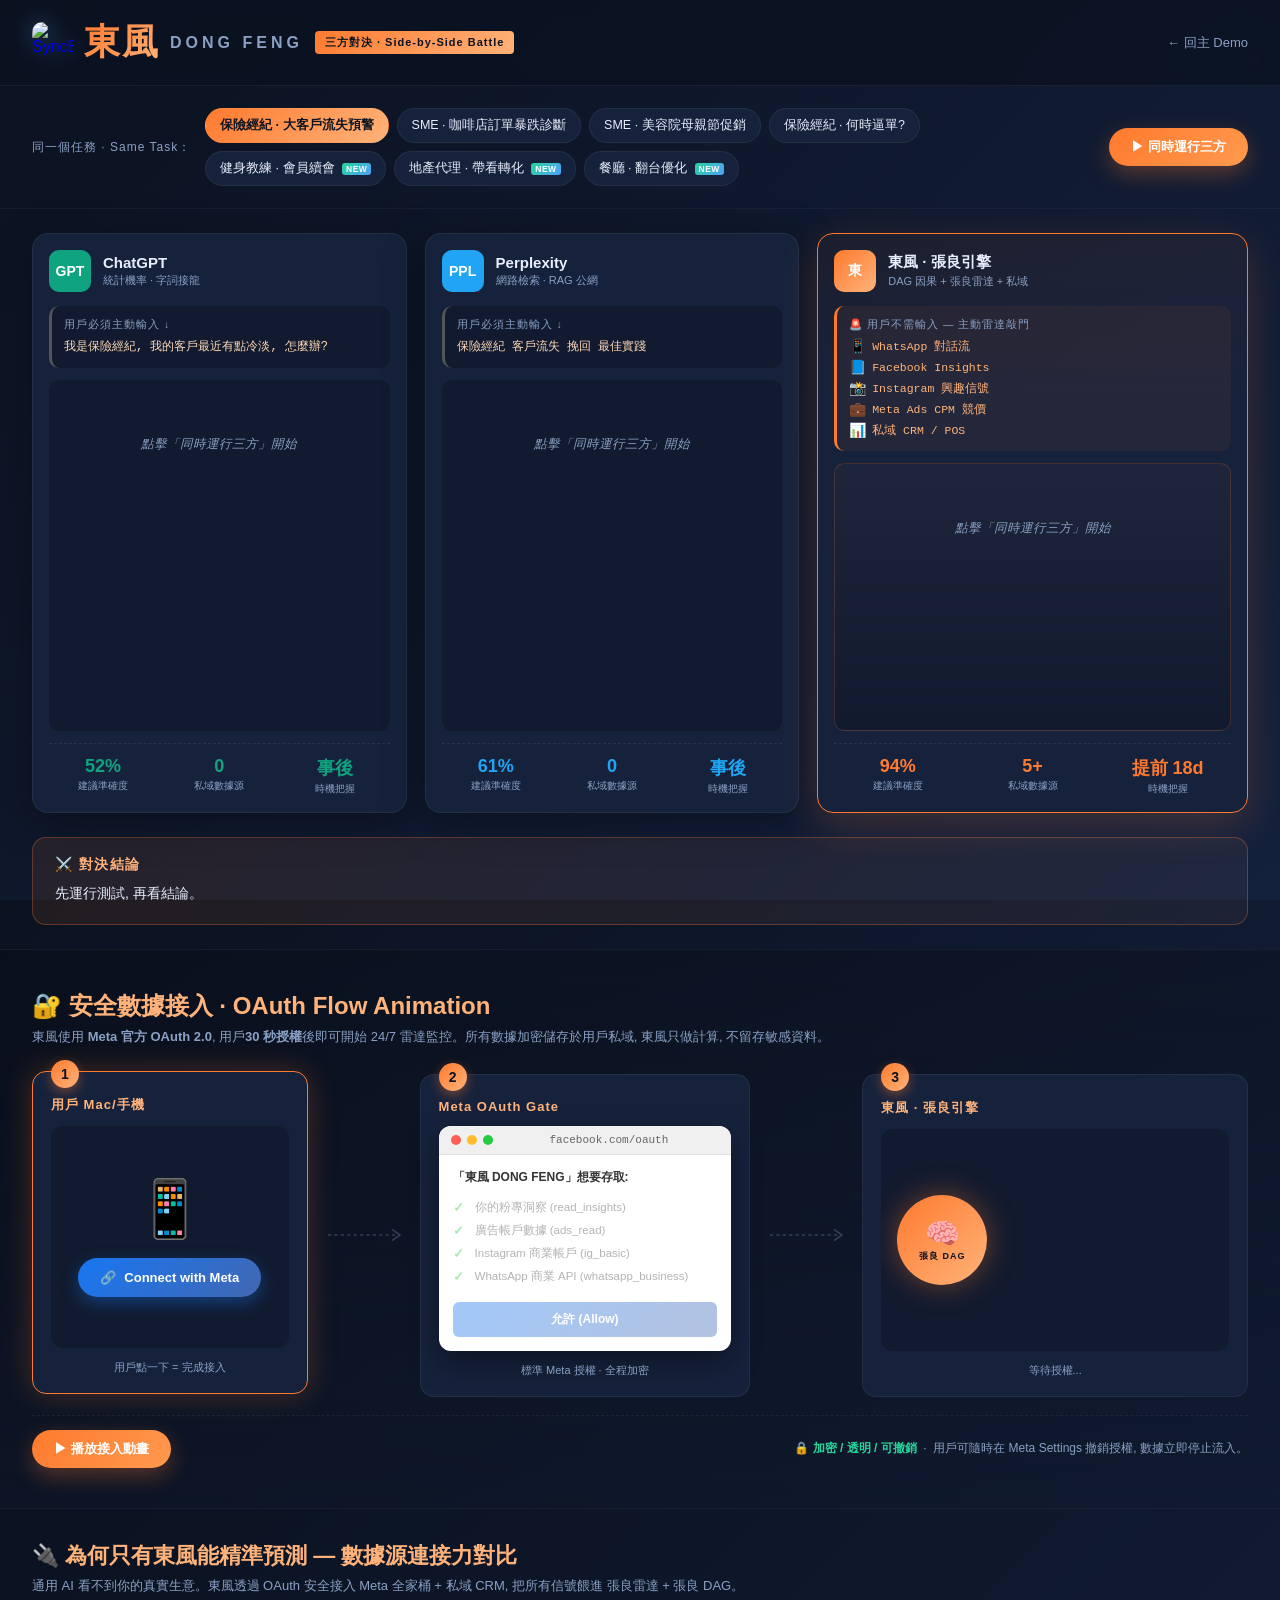
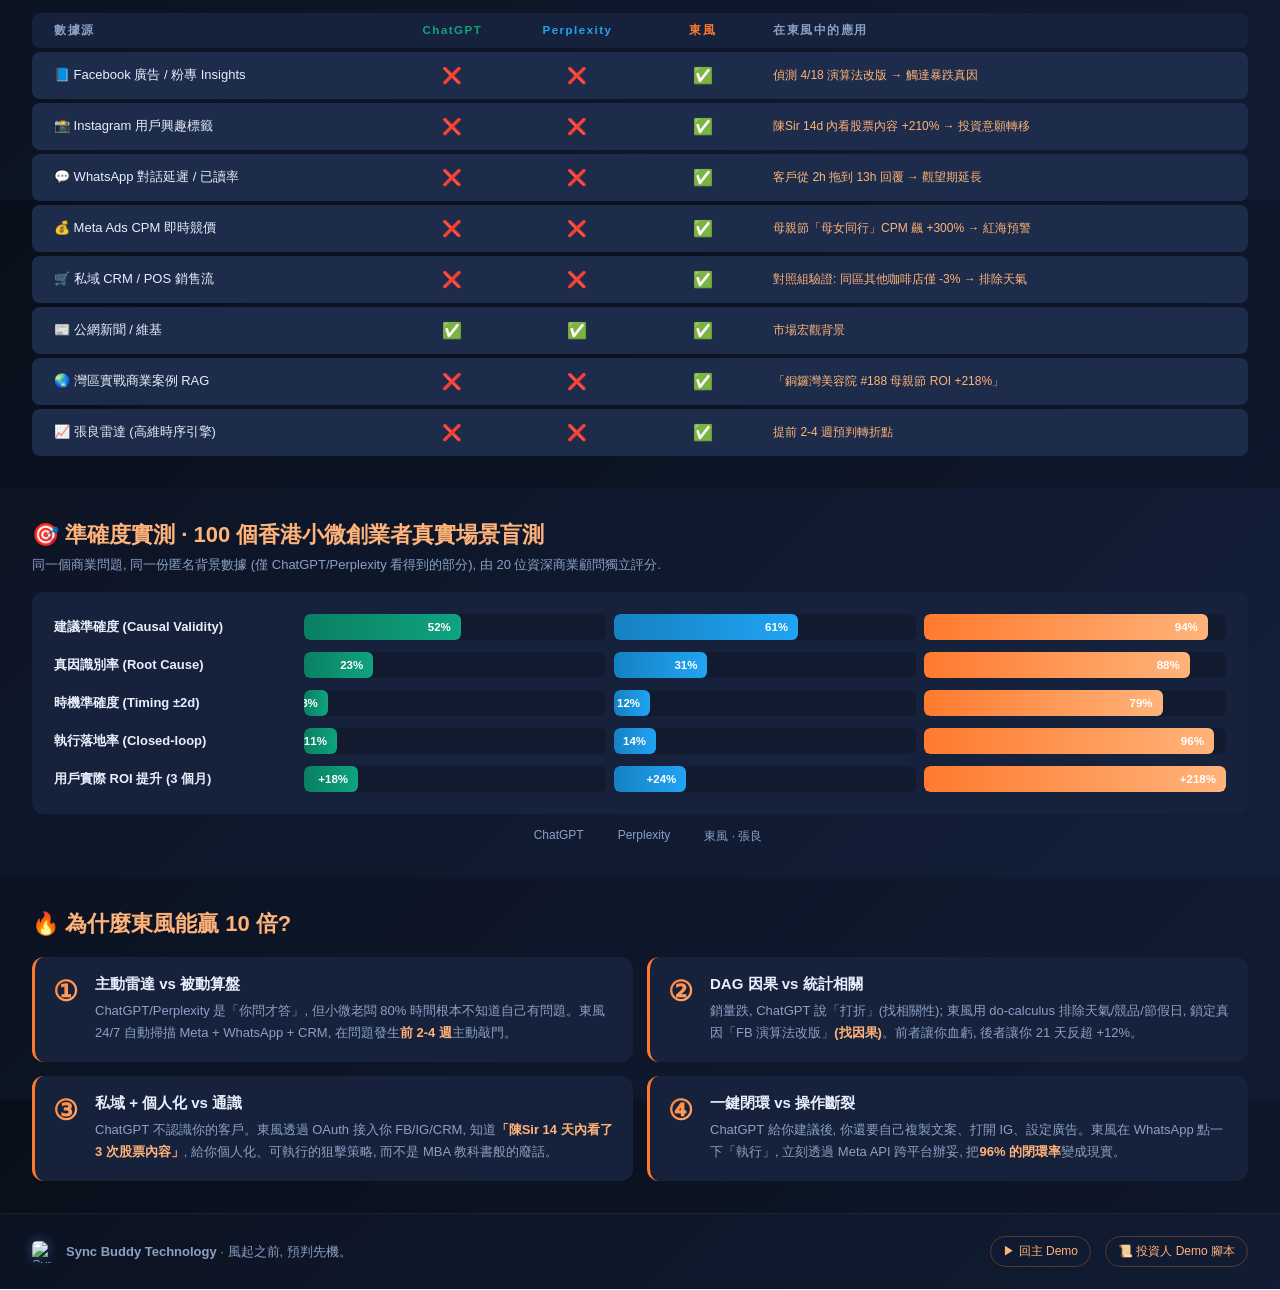
==== commit df776c3d: "feat: 動態雷達預測曲線 + 隱藏底層技術品牌 ✦ 預測曲線升級為「張良預測雷達」(全頁 brand 隱藏 TimesFM) ✦ L→R 漸進繪製 + marching ants + radar " ====
--- a/compare.html
+++ b/compare.html
@@ -94,7 +94,7 @@
       <div class="rival-logo df">東</div>
       <div>
         <div class="rival-name">東風 · 張良引擎</div>
-        <div class="rival-tag">DAG 因果 + TimesFM + 私域</div>
+        <div class="rival-tag">DAG 因果 + 張良雷達 + 私域</div>
       </div>
     </div>
     <div class="rival-input df-input">
@@ -215,7 +215,7 @@
 <!-- Data Source Advantage Matrix -->
 <section class="datasource">
   <h2>🔌 為何只有東風能精準預測 — 數據源連接力對比</h2>
-  <p class="ds-sub">通用 AI 看不到你的真實生意。東風透過 OAuth 安全接入 Meta 全家桶 + 私域 CRM, 把所有信號餵進 TimesFM + 張良 DAG。</p>
+  <p class="ds-sub">通用 AI 看不到你的真實生意。東風透過 OAuth 安全接入 Meta 全家桶 + 私域 CRM, 把所有信號餵進 張良雷達 + 張良 DAG。</p>
 
   <div class="ds-table">
     <div class="ds-row-h">
@@ -233,7 +233,7 @@
     <div class="ds-row-d"><div>🛒 私域 CRM / POS 銷售流</div><div>❌</div><div>❌</div><div class="yes">✅</div><div>對照組驗證: 同區其他咖啡店僅 -3% → 排除天氣</div></div>
     <div class="ds-row-d"><div>📰 公網新聞 / 維基</div><div class="yes">✅</div><div class="yes">✅</div><div class="yes">✅</div><div>市場宏觀背景</div></div>
     <div class="ds-row-d"><div>🌏 灣區實戰商業案例 RAG</div><div>❌</div><div>❌</div><div class="yes">✅</div><div>「銅鑼灣美容院 #188 母親節 ROI +218%」</div></div>
-    <div class="ds-row-d"><div>📈 TimesFM 高維時序預測</div><div>❌</div><div>❌</div><div class="yes">✅</div><div>提前 2-4 週預判轉折點</div></div>
+    <div class="ds-row-d"><div>📈 張良雷達 (高維時序引擎)</div><div>❌</div><div>❌</div><div class="yes">✅</div><div>提前 2-4 週預判轉折點</div></div>
   </div>
 </section>
 
--- a/assets/styles.css
+++ b/assets/styles.css
@@ -216,7 +216,28 @@
 .trace-line.data { color: var(--muted); }
 @keyframes fadeUp { from {opacity:0; transform: translateY(4px);} to {opacity:1; transform: translateY(0);} }
 
-#forecastChart { width: 100%; height: 160px; background: var(--bg-2); border-radius: 8px; }
+#forecastChart {
+  width: 100%; height: 160px;
+  background: linear-gradient(180deg, #0a1426, var(--bg-2));
+  border-radius: 8px;
+  box-shadow: inset 0 0 30px rgba(78,161,255,0.06);
+}
+.live-dot {
+  display: inline-block;
+  width: 7px; height: 7px; border-radius: 50%;
+  background: #ff5a5f;
+  margin: 0 4px 0 8px; vertical-align: middle;
+  box-shadow: 0 0 8px #ff5a5f;
+  animation: live-pulse 1.4s infinite;
+}
+.live-text {
+  font-size: 9.5px; color: #ff8a8e; letter-spacing: 1.5px;
+  font-family: "SF Mono", Menlo, monospace; font-weight: 700;
+}
+@keyframes live-pulse {
+  0%, 100% { opacity: 1; transform: scale(1); }
+  50%      { opacity: 0.4; transform: scale(0.85); }
+}
 .legend { display: flex; gap: 10px; font-size: 10.5px; color: var(--muted); margin-top: 8px; }
 .dot { display: inline-block; width: 8px; height: 8px; border-radius: 50%; margin-right: 4px; vertical-align: middle; }
 .dot-history { background: var(--blue); }
@@ -300,6 +321,33 @@
 .bubble .a-btn.primary { background: var(--whatsapp); color: white; border-color: var(--whatsapp); }
 .bubble .a-btn:hover { transform: translateY(-1px); box-shadow: 0 3px 8px rgba(0,0,0,0.15); }
 
+/* ---- 微調話術 編輯器 ---- */
+.tweak-options {
+  display: flex; flex-direction: column; gap: 6px; margin-top: 8px;
+}
+.tweak-opt {
+  text-align: left;
+  background: white; border: 1.5px solid #e5e5e5;
+  padding: 8px 10px; border-radius: 8px;
+  cursor: pointer; transition: all 0.18s;
+  width: 100%;
+}
+.tweak-opt:hover {
+  border-color: #075e54;
+  background: linear-gradient(135deg, #ecfdf5, white);
+  transform: translateX(2px);
+  box-shadow: 0 4px 10px rgba(7,94,84,0.12);
+}
+.tweak-opt .t-tone { font-size: 12px; font-weight: 700; color: #075e54; margin-bottom: 3px; }
+.tweak-opt .t-preview { font-size: 11px; color: #555; line-height: 1.4; }
+.tweak-final {
+  background: #f7f7f7; padding: 10px 12px; border-radius: 8px;
+  font-size: 13px; color: #222; line-height: 1.55;
+  border-left: 3px solid #075e54;
+  font-style: italic;
+  margin: 4px 0;
+}
+
 .typing {
   align-self: flex-start;
   background: white; padding: 10px 14px; border-radius: 12px; border-top-left-radius: 4px;
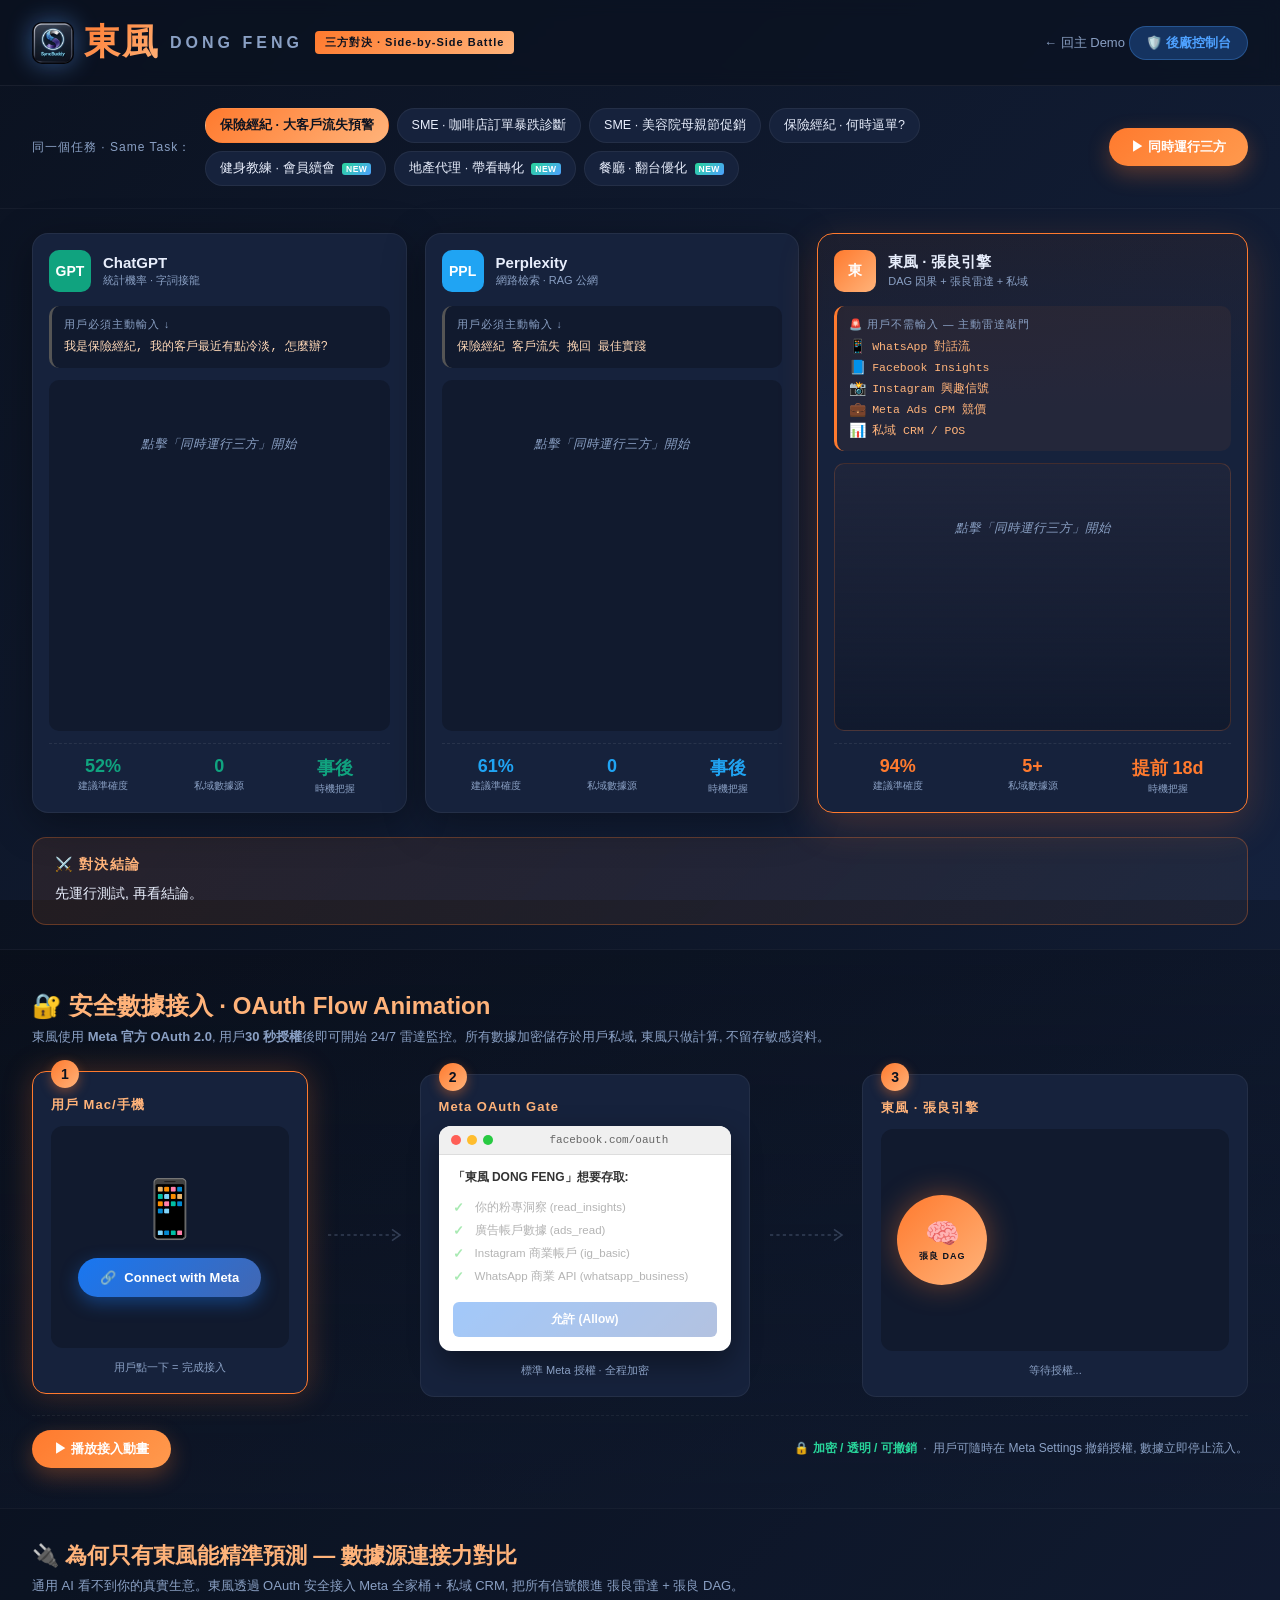
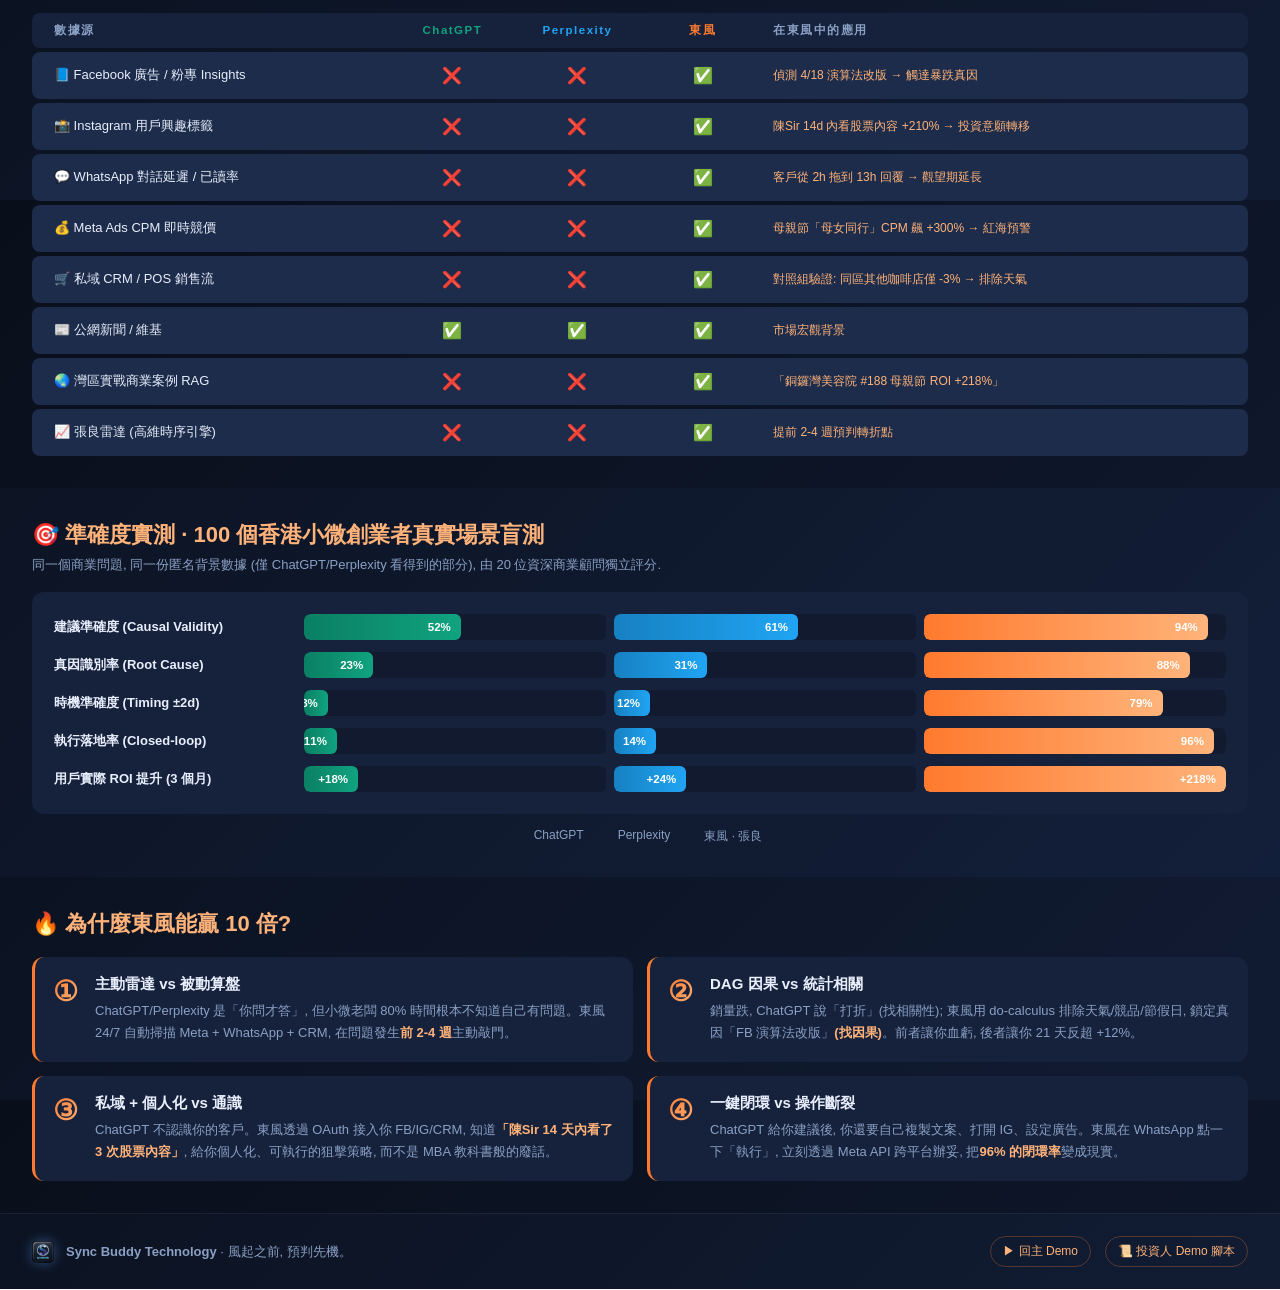
==== commit 36b77915: "feat: back-factory SaaS dashboard — console.css, console.js, hero CTA, compare nav link" ====
--- a/compare.html
+++ b/compare.html
@@ -21,6 +21,7 @@
   </div>
   <div class="cmp-nav">
     <a href="index.html">← 回主 Demo</a>
+    <a href="console.html" class="cmp-console-link">🛡️ 後廠控制台</a>
   </div>
 </header>
 
--- a/assets/styles.css
+++ b/assets/styles.css
@@ -80,6 +80,28 @@
 .cta-icon { font-size: 18px; }
 .cta-arrow { font-size: 16px; transition: transform 0.25s; }
 .hero-cta-btn:hover .cta-arrow { transform: translateX(4px); }
+
+/* Secondary CTA: console dashboard link */
+.console-cta {
+  background: linear-gradient(135deg, #1a3a6e 0%, #1e4a8a 60%, #2a5fa8 100%) !important;
+  box-shadow: 0 8px 24px rgba(30,74,138,0.45), 0 0 0 1px rgba(78,161,255,0.2) inset !important;
+}
+.console-cta:hover { box-shadow: 0 12px 32px rgba(30,100,180,0.65) !important; }
+.console-cta .cta-icon { font-size: 16px; }
+
+/* Compare page console link */
+.cmp-console-link {
+  display: inline-flex; align-items: center; gap: 6px;
+  padding: 7px 16px;
+  background: rgba(30,74,138,0.6);
+  border: 1px solid rgba(78,161,255,0.3);
+  border-radius: 20px;
+  color: #4ea1ff !important;
+  text-decoration: none;
+  font-size: 13px; font-weight: 600;
+  transition: background 0.2s, border-color 0.2s;
+}
+.cmp-console-link:hover { background: rgba(30,100,180,0.7); border-color: rgba(78,161,255,0.5); }
 
 @media (max-width: 720px) {
   .hero-banner-inner { flex-direction: column; gap: 12px; padding: 12px 16px; }
@@ -321,6 +343,111 @@
 .bubble .a-btn.primary { background: var(--whatsapp); color: white; border-color: var(--whatsapp); }
 .bubble .a-btn:hover { transform: translateY(-1px); box-shadow: 0 3px 8px rgba(0,0,0,0.15); }
 
+/* ---- 查看詳細視圖 (DAG / ROI / Forecast / Explain) ---- */
+
+/* DAG breakdown list (shows in chat bubble after clicking 看詳細因果圖) */
+.dag-breakdown {
+  list-style: none; padding: 0; margin: 8px 0 6px;
+}
+.dag-breakdown li {
+  font-size: 12px; padding: 5px 8px;
+  background: #f7f9fc; border-radius: 6px; margin-bottom: 4px;
+  display: flex; align-items: center; gap: 8px;
+}
+.dag-breakdown .bk-icon { font-size: 16px; }
+.dag-breakdown .bk-type {
+  margin-left: auto;
+  font-size: 10px; padding: 2px 7px; border-radius: 3px;
+  background: #075e54; color: white; font-weight: 600;
+}
+.bk-edges {
+  font-size: 11px; color: #555; margin-top: 6px;
+  background: #f0f0f0; padding: 6px 8px; border-radius: 6px;
+}
+.bk-edges code { background: white; padding: 1px 4px; border-radius: 3px; font-size: 10.5px; }
+.bk-edges .ew { color: #c0531a; font-weight: 700; font-family: monospace; }
+.bk-hint { display: block; font-size: 11px; color: #666; margin-top: 6px; }
+
+/* DAG spotlight: pulse highlight on right console block when clicked */
+.dag-block.dag-spotlight {
+  animation: dag-spotlight 2.4s ease-in-out;
+}
+@keyframes dag-spotlight {
+  0%, 100% { box-shadow: none; }
+  20%, 60% {
+    box-shadow: 0 0 0 3px var(--accent),
+                0 0 40px rgba(255,122,46,0.55);
+    transform: scale(1.012);
+  }
+}
+
+/* ROI bar chart in chat */
+.roi-chart { margin: 8px 0; display: flex; flex-direction: column; gap: 8px; }
+.roi-row { display: flex; flex-direction: column; gap: 3px; }
+.roi-name { font-size: 12px; font-weight: 700; color: #222; }
+.roi-track {
+  height: 24px; background: #f0f0f0; border-radius: 6px; overflow: hidden;
+  position: relative;
+}
+.roi-bar {
+  height: 100%; padding: 0 8px;
+  display: flex; align-items: center; justify-content: flex-end;
+  font-size: 11.5px; font-weight: 800; color: white;
+  border-radius: 6px;
+  animation: roi-grow 0.9s cubic-bezier(.2,.8,.2,1);
+  box-shadow: inset 0 0 0 1px rgba(255,255,255,0.2);
+}
+@keyframes roi-grow { from { width: 0 !important; } }
+.roi-note { font-size: 10.5px; color: #777; }
+.roi-recommend {
+  margin-top: 8px; padding: 8px 10px;
+  background: linear-gradient(135deg, #fff4ec, #ffe8d6);
+  border-left: 3px solid var(--accent);
+  border-radius: 6px;
+  font-size: 12px; color: #333;
+}
+
+/* Forecast mini view */
+.fc-mini {
+  display: flex; align-items: center; justify-content: space-between;
+  background: #f7f9fc; border-radius: 8px; padding: 10px 14px;
+  margin: 8px 0;
+}
+.fc-row { text-align: center; }
+.fc-label { font-size: 10px; color: #888; letter-spacing: 1px; }
+.fc-value { font-size: 22px; font-weight: 800; font-family: "SF Mono", monospace; }
+.fc-current { color: #ff5a5f; }
+.fc-target  { color: #28d49a; }
+.fc-arrow {
+  font-size: 22px; color: var(--accent);
+  animation: fc-arrow-pulse 1.4s infinite;
+}
+@keyframes fc-arrow-pulse {
+  0%, 100% { transform: translateX(0); opacity: 1; }
+  50%      { transform: translateX(4px); opacity: 0.6; }
+}
+.fc-confidence {
+  font-size: 11.5px; color: #555;
+  background: #ecf6ff; padding: 6px 10px; border-radius: 5px;
+  margin-bottom: 4px;
+}
+.fc-confidence strong { color: #075e54; }
+
+/* Explain view */
+.explain-list {
+  list-style: none; padding: 0; margin: 8px 0;
+}
+.explain-list li {
+  padding: 6px 8px;
+  background: #f7f9fc; border-radius: 6px; margin-bottom: 4px;
+  font-size: 12px; line-height: 1.5;
+  display: flex; align-items: flex-start; gap: 8px;
+}
+.explain-list .ex-icon {
+  font-size: 18px; flex: 0 0 24px; text-align: center;
+}
+.explain-list strong { color: #075e54; }
+
 /* ---- 微調話術 編輯器 ---- */
 .tweak-options {
   display: flex; flex-direction: column; gap: 6px; margin-top: 8px;
